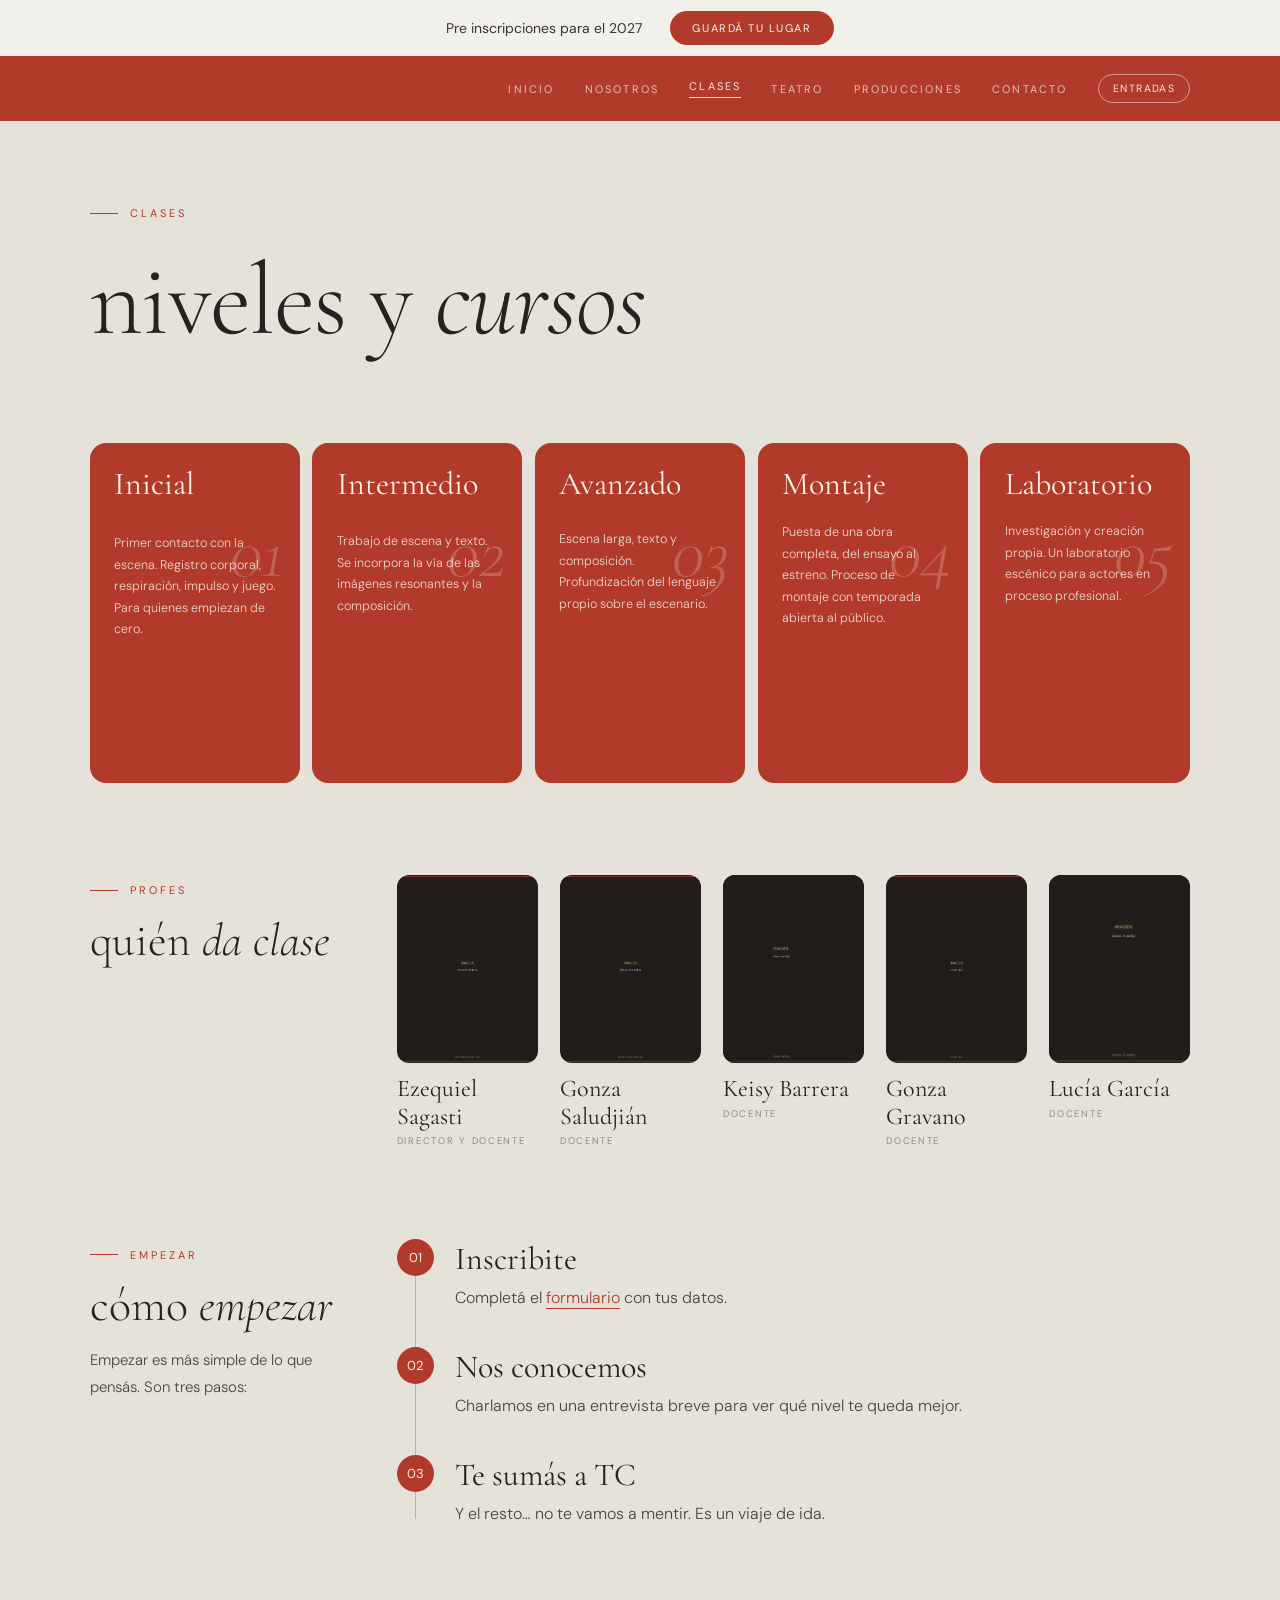
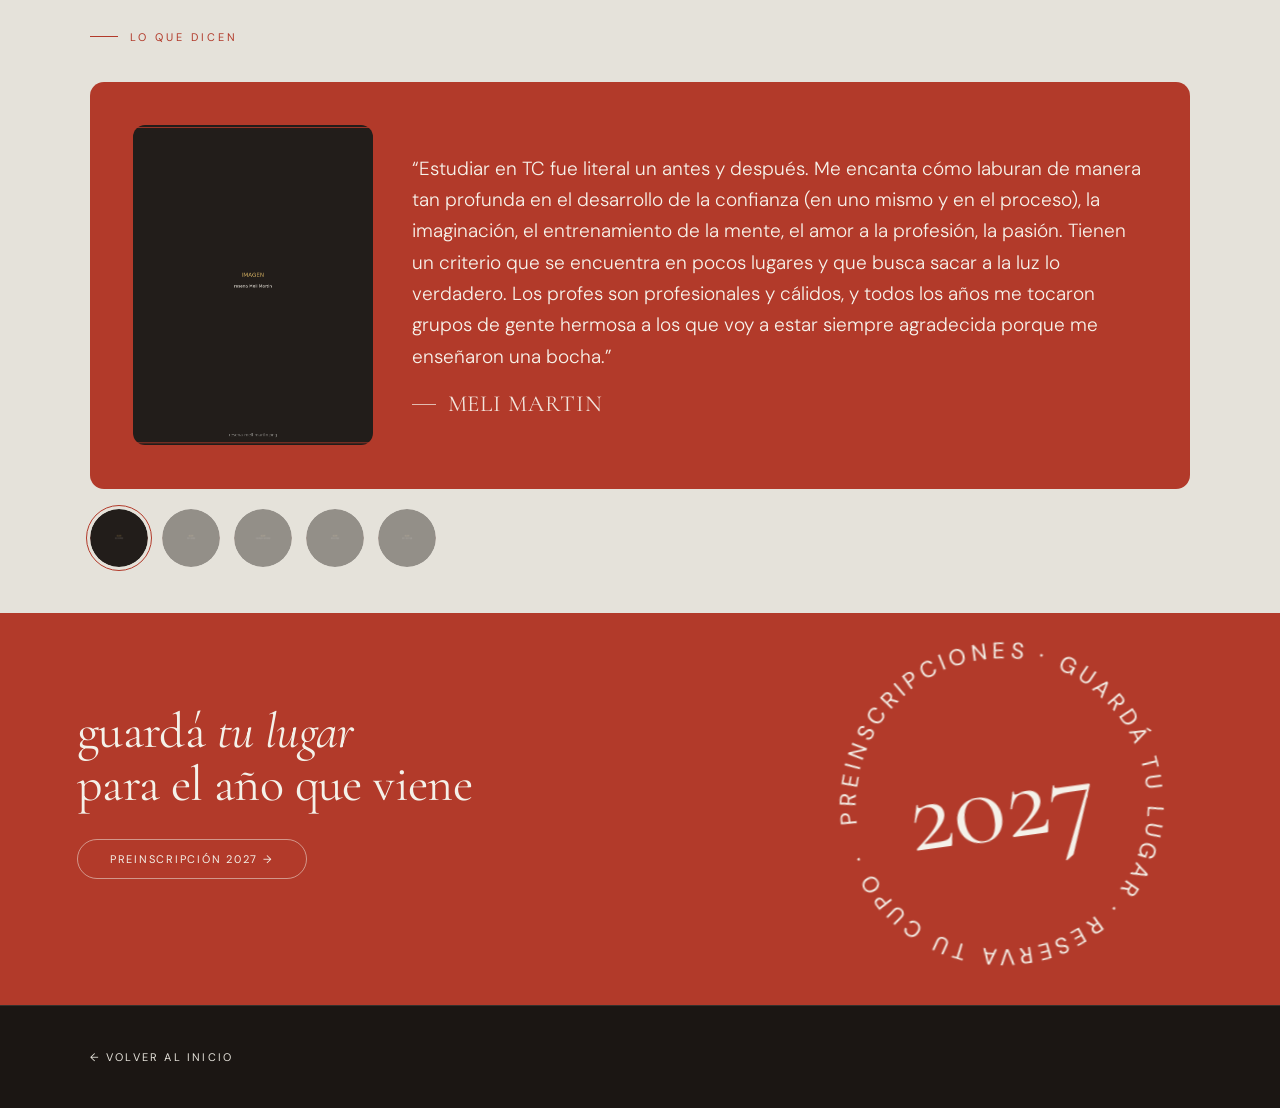
==== clases.html @ 5de448eb "Add files via upload" ====
<!DOCTYPE html>
<html lang="es-AR">
<head>
<meta charset="utf-8">
<meta name="viewport" content="width=device-width, initial-scale=1">
<title>Teatro Consciente — Clases</title>
<meta name="description" content="Niveles y cursos de actuación en Teatro Consciente: inicial, intermedio, avanzado, montaje y laboratorio. Profes y cómo empezar.">
<link rel="icon" type="image/svg+xml" href="favicon.svg">
<link rel="preconnect" href="https://fonts.googleapis.com">
<link rel="preconnect" href="https://fonts.gstatic.com" crossorigin>
<link href="https://fonts.googleapis.com/css2?family=Cormorant+Garamond:ital,wght@0,300;0,400;0,500;0,600;0,700;1,300;1,400;1,500;1,600&family=DM+Sans:ital,opsz,wght@0,9..40,300..700;1,9..40,300..700&display=swap" rel="stylesheet">
<link rel="stylesheet" href="css/styles.css">
<style>
.hv1:hover{background:#8f2c1f;color:#F4F1E9}



  html{scroll-behavior:smooth}
  body{margin:0;background:#E5E2DA;color:#26221F;font-family:'DM Sans',system-ui,sans-serif;-webkit-font-smoothing:antialiased}
  *{box-sizing:border-box}
  a{color:#B23A2A;text-decoration:none}
  a:hover{color:#8f2c1f}
  ::selection{background:#B23A2A;color:#E5E2DA}
  image-slot{--is-empty-bg:#221d1a}
    [data-root]{overflow-x:clip}
  img,image-slot,iframe{max-width:100%}
  @media (max-width:768px){ .desknav{display:none !important} }
  @media (max-width:768px){ .r-stack{grid-template-columns:1fr !important} }
  @media (max-width:768px){ .r-wide{max-width:100% !important} .r-wm{font-size:clamp(90px,30vw,170px) !important;opacity:.055 !important} }
  @media (max-width:620px){ .r-row{grid-template-columns:34px 1fr !important;row-gap:14px !important} .r-row > :nth-child(3){grid-column:2 !important} }
  @media (max-width:480px){ .r-3{grid-template-columns:1fr 1fr !important;row-gap:26px !important} }
  section{padding-block:clamp(28px,3.6vw,52px) !important}
  section:first-of-type{padding-top:clamp(48px,6vw,88px) !important}
  div[style*="background:#1B1613"] > section, div[style*="background:#B23A2A"] > section{padding-block:clamp(48px,6vw,88px) !important}
  .pf-set{display:grid;grid-template-columns:repeat(5,1fr);gap:clamp(14px,1.8vw,22px)}
  @media (max-width:768px){
    .pf-set{display:flex !important;gap:14px;overflow-x:auto;scroll-snap-type:x mandatory;scrollbar-width:none;-ms-overflow-style:none;padding-bottom:6px;margin-right:calc(-1 * clamp(20px,5vw,80px))}
    .pf-set > div{flex:0 0 62%;scroll-snap-align:start}
  }
  @media (max-width:768px){ .rvd{grid-template-columns:1fr !important} .rvd > div:first-child{width:140px;aspect-ratio:1/1 !important;border-radius:50% !important} }
  .sec-grid{display:grid;grid-template-columns:clamp(200px,20vw,260px) 1fr;gap:clamp(28px,4vw,64px);align-items:start}
  .sec-head{position:sticky;top:96px;align-self:start}
  @media (max-width:768px){ .sec-grid{grid-template-columns:1fr !important;gap:clamp(20px,3vw,28px) !important} .sec-head{position:static !important} }
  @media (max-width:520px){ .cta-copy{display:none !important} .cta-bar a{flex:1;text-align:center;padding:15px 12px !important} }
  @media (max-width:640px){ .pf-row{grid-template-columns:1fr !important;gap:18px !important} .pf-row > div:first-child{width:160px} }
  .rv-quote[data-long="1"]{font-size:clamp(13px,1.7vw,23px) !important;line-height:1.5;max-width:none !important}
  @media (max-width:640px){ .rv-quote{max-width:none !important;min-height:0 !important} .rv-foot{flex-direction:column !important;align-items:flex-start !important;gap:24px !important} }


.nvx-row{display:grid;grid-template-columns:repeat(5,1fr);gap:clamp(10px,1vw,16px);align-items:stretch}
.nvx-card{position:relative;overflow:hidden;background:#B23A2A;color:#F7F2EA;border-radius:16px;padding:clamp(22px,1.9vw,36px);display:flex;flex-direction:column;gap:12px;min-height:clamp(340px,23vw,396px)}
.nvx-num{position:absolute;right:16px;top:clamp(84px,6.6vw,128px);font-family:'Cormorant Garamond',serif;font-style:italic;font-weight:300;font-size:clamp(70px,5.8vw,120px);line-height:.7;color:rgba(247,242,234,.22);pointer-events:none}
.nvx-t{position:relative;font-family:'Cormorant Garamond',serif;font-size:clamp(26px,2.5vw,37px);line-height:1.05;padding-right:8px}
.nvx-p{position:relative;margin:0;font-size:12.5px;line-height:1.72;font-weight:300;color:rgba(247,242,234,.86)}
/* niveles: siempre 5 en horizontal en desktop */
@keyframes psealspin{to{transform:rotate(360deg)}}
.pring{animation:psealspin 24s linear infinite;transform-origin:100px 100px}
@media (prefers-reduced-motion:reduce){.pring{animation:none}}
.s{position:relative}
.rd{background:#B23A2A;color:#F4F1E9}
.wide{max-width:min(1240px,94vw);margin:0 auto;padding:clamp(44px,5.4vw,86px) clamp(22px,3vw,40px)}
.ttl{margin:0 0 18px;font-family:'Cormorant Garamond',serif;font-weight:300;font-size:clamp(26px,4.2vw,54px);line-height:1.06;letter-spacing:-.012em}
.ttl.sm{font-size:clamp(22px,3.2vw,38px)}
.cta2{display:flex;flex-direction:column;gap:10px;align-items:flex-start;margin-top:clamp(16px,2.2vw,28px)}
.cta2 a{display:inline-flex;align-items:center;justify-content:center;gap:9px;padding:13px 26px;border-radius:40px;background:transparent;color:#B23A2A;border:1px solid rgba(178,58,42,.5);font-size:11px;letter-spacing:.16em;text-transform:uppercase;line-height:1.1;min-width:clamp(165px,20vw,230px);transition:background .2s,color .2s,border-color .2s}
.cta2 a:hover{background:#B23A2A;color:#F4F1E9;border-color:#B23A2A}
.rd .cta2 a{color:#F4F1E9;border-color:rgba(244,241,233,.5)}
.rd .cta2 a:hover{background:#F4F1E9;color:#B23A2A;border-color:#F4F1E9}
.seal{width:clamp(110px,15vw,190px);height:clamp(110px,15vw,190px);flex:none}
.seal .ring{animation:sealspin 24s linear infinite;transform-origin:100px 100px}
@keyframes sealspin{to{transform:rotate(360deg)}}
@media (prefers-reduced-motion:reduce){.seal .ring{animation:none}}
.seal text{font-family:'DM Sans',sans-serif;font-size:11.5px;letter-spacing:.14em;fill:currentColor}
.seal .yr{font-family:'Cormorant Garamond',serif;font-size:56px;letter-spacing:0;fill:currentColor}
@media (max-width:700px){.cta2 a{width:100%}.seal{width:104px;height:104px}.wide{padding:38px 20px}}
</style>
</head>
<body>


<div style="position:relative;overflow-x:clip" data-root="">

<div style="background:#F2F0EB;color:#3a352f;display:flex;align-items:center;justify-content:center;gap:clamp(14px,2.4vw,28px);padding:11px clamp(20px,5vw,40px);font-size:clamp(12px,1.4vw,14px);flex-wrap:wrap;font-family:'DM Sans',sans-serif"><span>Pre inscripciones para el 2027</span><a href="inscripcion.html" style="background:#B23A2A;color:#F4F1E9;padding:10px 22px;border-radius:999px;font-size:11px;letter-spacing:.14em;white-space:nowrap">GUARDÁ TU LUGAR</a></div>
<div style="position:sticky;top:0;z-index:40;background:#B23A2A;color:#EDE8DF"><button class="tc-burger" aria-label="Abrir menú"><svg width="18" height="18" viewBox="0 0 24 24" fill="none" stroke="currentColor" stroke-width="1.6"><path d="M3 6h18M3 12h18M3 18h18"></path></svg></button>
  <div style="max-width:min(1560px,96vw);margin:0 auto;display:flex;align-items:center;justify-content:flex-end;padding:18px clamp(20px,5vw,80px)">
    <div style="display:flex;align-items:center;gap:clamp(16px,3vw,32px)">
      <div class="desknav" style="display:flex;align-items:center;gap:clamp(16px,2.4vw,30px);font-size:11px;letter-spacing:.2em">
        <a href="index.html" style="color:rgba(237,232,223,.78)">INICIO</a>
        <a href="nosotros.html" style="color:rgba(237,232,223,.78)">NOSOTROS</a>
        <a href="clases.html" aria-current="page" style="color:#EDE8DF;border-bottom:1px solid #EDE8DF;padding-bottom:4px">CLASES</a>
        <a href="teatro.html" style="color:rgba(237,232,223,.78)">TEATRO</a>
        <a href="obras.html" style="color:rgba(237,232,223,.78)">PRODUCCIONES</a>
        <a href="contacto.html" style="color:rgba(237,232,223,.78)">CONTACTO</a><a href="https://www.alternativateatral.com/espacio7916-teatro-consciente" target="_blank" rel="noopener" style="display:inline-flex;align-items:center;border:1px solid rgba(237,232,223,.55);color:#EDE8DF;padding:7px 14px;border-radius:999px;font-size:10.5px;letter-spacing:.14em">ENTRADAS</a>
      </div>
    </div>
  </div>
</div>

<div class="tc-menu">
  <div style="max-width:min(1560px,96vw);margin:0 auto;padding:26px clamp(20px,5vw,80px);display:flex;align-items:center;justify-content:flex-end">
    <button data-tc-menuclose="" aria-label="Cerrar" style="background:none;border:none;cursor:pointer;color:#E5E2DA;font-size:30px;line-height:1;font-family:'Cormorant Garamond',serif">×</button>
  </div>
  <div style="max-width:min(1560px,96vw);margin:0 auto;padding:clamp(24px,6vh,70px) clamp(20px,5vw,80px);display:flex;flex-direction:column;gap:clamp(8px,1.4vh,18px)">
    <a href="index.html" style="display:flex;align-items:baseline;gap:20px;color:#E5E2DA"><span style="font-family:'Cormorant Garamond',serif;font-style:italic;font-size:15px;color:#C2A15A">00</span><span style="font-family:'Cormorant Garamond',serif;font-size:clamp(38px,7vw,64px);font-weight:300">inicio</span></a>
    <a href="nosotros.html" style="display:flex;align-items:baseline;gap:20px;color:#E5E2DA"><span style="font-family:'Cormorant Garamond',serif;font-style:italic;font-size:15px;color:#C2A15A">01</span><span style="font-family:'Cormorant Garamond',serif;font-size:clamp(38px,7vw,64px);font-weight:300">nosotros</span></a>
    <a href="clases.html" style="display:flex;align-items:baseline;gap:20px;color:#E5E2DA"><span style="font-family:'Cormorant Garamond',serif;font-style:italic;font-size:15px;color:#C2A15A">02</span><span style="font-family:'Cormorant Garamond',serif;font-size:clamp(38px,7vw,64px);font-weight:300">clases</span></a>
    <a href="teatro.html" style="display:flex;align-items:baseline;gap:20px;color:#E5E2DA"><span style="font-family:'Cormorant Garamond',serif;font-style:italic;font-size:15px;color:#C2A15A">03</span><span style="font-family:'Cormorant Garamond',serif;font-size:clamp(38px,7vw,64px);font-weight:300">teatro</span></a>
    <a href="obras.html" style="display:flex;align-items:baseline;gap:20px;color:#E5E2DA"><span style="font-family:'Cormorant Garamond',serif;font-style:italic;font-size:15px;color:#C2A15A">04</span><span style="font-family:'Cormorant Garamond',serif;font-size:clamp(38px,7vw,64px);font-weight:300">producciones</span></a>
    <a href="contacto.html" style="display:flex;align-items:baseline;gap:20px;color:#E5E2DA"><span style="font-family:'Cormorant Garamond',serif;font-style:italic;font-size:15px;color:#C2A15A">05</span><span style="font-family:'Cormorant Garamond',serif;font-size:clamp(38px,7vw,64px);font-weight:300">contacto</span></a>
  </div>
</div>

<!-- HEADER -->
<section style="max-width:min(1560px,96vw);margin:0 auto;padding:clamp(44px,6vw,86px) clamp(20px,5vw,80px) clamp(30px,4vw,52px)">
  <div data-reveal="" style="transition:opacity .8s ease,transform .8s ease">
    <div style="display:inline-flex;align-items:center;gap:12px;margin-bottom:clamp(20px,3vw,30px)"><span style="width:28px;height:1px;background:#B23A2A"></span><span style="font-size:11px;letter-spacing:.28em;color:#B23A2A">CLASES</span></div>
    <h1 style="font-family:'Cormorant Garamond',serif;font-weight:300;font-size:clamp(44px,8vw,110px);line-height:.98;letter-spacing:-.015em;margin:0">niveles y <span style="font-style:italic">cursos</span></h1>
  </div>
</section>

<!-- NIVELES -->
<section id="niveles" style="max-width:min(1560px,96vw);margin:0 auto;padding:clamp(30px,4vw,56px) clamp(20px,5vw,80px)">
  <div data-reveal="" style="transition:opacity .8s ease,transform .8s ease">
    <div class="nvx-row">
      <div class="nvx-card"><span class="nvx-num" aria-hidden="true">01</span><div class="nvx-t" style="height: 54px">Inicial</div><p class="nvx-p">Primer contacto con la escena. Registro corporal, respiración, impulso y juego. Para quienes empiezan de cero.</p></div>
      <div class="nvx-card"><span class="nvx-num" aria-hidden="true">02</span><div class="nvx-t" style="height: 52px">Intermedio</div><p class="nvx-p">Trabajo de escena y texto. Se incorpora la vía de las imágenes resonantes y la composición.</p></div>
      <div class="nvx-card"><span class="nvx-num" aria-hidden="true">03</span><div class="nvx-t" style="height: 50px">Avanzado</div><p class="nvx-p">Escena larga, texto y composición. Profundización del lenguaje propio sobre el escenario.</p></div>
      <div class="nvx-card"><span class="nvx-num" aria-hidden="true">04</span><div class="nvx-t" style="height: 43px">Montaje</div><p class="nvx-p">Puesta de una obra completa, del ensayo al estreno. Proceso de montaje con temporada abierta al público.</p></div>
      <div class="nvx-card"><span class="nvx-num" aria-hidden="true">05</span><div class="nvx-t" style="height: 42px">Laboratorio</div><p class="nvx-p">Investigación y creación propia. Un laboratorio escénico para actores en proceso profesional.</p></div>
    </div>
  </div>
</section>

<!-- PROFES -->
<section id="profes" style="max-width:min(1560px,96vw);margin:0 auto;padding:clamp(40px,5vw,72px) clamp(20px,5vw,80px)">
  <div class="sec-grid">
  <div class="sec-head" data-reveal="" style="transition:opacity .8s ease,transform .8s ease">
    <div style="display:inline-flex;align-items:center;gap:12px;margin-bottom:clamp(14px,1.8vw,20px)"><span style="width:28px;height:1px;background:#B23A2A"></span><span style="font-size:11px;letter-spacing:.28em;color:#B23A2A">PROFES</span></div>
    <div style="font-family:'Cormorant Garamond',serif;font-weight:300;font-size:clamp(30px,3.6vw,46px);line-height:1.02">quién <span style="font-style:italic">da clase</span></div>
  </div>
  <div data-reveal="" style="transition:opacity .8s ease .08s,transform .8s ease .08s">
    <div class="pf-set">
      <div><div style="aspect-ratio:3/4;border-radius:12px;overflow:hidden;background:#221d1a"><img src="img/ezequiel-sagasti.jpg" alt="Ezequiel Sagasti" style="width:100%;height:100%;object-fit:cover;display:block;"></div><div style="font-family: 'Cormorant Garamond',serif; font-size: 24px; line-height: 1.15; margin-top: 12px">Ezequiel Sagasti</div><div style="font-size:9.5px;letter-spacing:.18em;color:#8f8a82;margin-top:5px">DIRECTOR Y DOCENTE</div></div>
      <div><div style="aspect-ratio:3/4;border-radius:12px;overflow:hidden;background:#221d1a"><img src="img/gonzalo-gravano.jpg" alt="Gonzalo Gravano" style="width:100%;height:100%;object-fit:cover;display:block;"></div><div style="font-family: 'Cormorant Garamond',serif; font-size: 24px; line-height: 1.15; margin-top: 12px">Gonza Saludjián</div><div style="font-size:9.5px;letter-spacing:.18em;color:#8f8a82;margin-top:5px"><span style="letter-spacing: 1.71px">DOCENTE</span></div></div>
      <div><div style="aspect-ratio:3/4;border-radius:12px;overflow:hidden;background:#221d1a"><img src="img/clases.webp" alt="" style="width: 100%; height: 100%; object-fit: cover; display: block; object-position: 90.1148% 100%; object-view-box: inset(12.059% 1.7734% 0% 16.167%)"></div><div style="font-family:'Cormorant Garamond',serif;font-size:clamp(20px,2.2vw,26px);line-height:1.15;margin-top:12px"><div style="font-size: 24px">Keisy Barrera</div></div><div style="font-size:9.5px;letter-spacing:.18em;color:#8f8a82;margin-top:5px"><span style="letter-spacing: 1.71px">DOCENTE</span></div></div>
      <div><div style="aspect-ratio:3/4;border-radius:12px;overflow:hidden;background:#221d1a"><img src="img/clases.jpg" alt="" style="width:100%;height:100%;object-fit:cover;display:block"></div><div style="font-family: 'Cormorant Garamond',serif; font-size: 24px; line-height: 1.15; margin-top: 12px">Gonza Gravano</div><div style="font-size:9.5px;letter-spacing:.18em;color:#8f8a82;margin-top:5px"><span style="letter-spacing: 1.71px">DOCENTE</span></div></div>
      <div><div style="aspect-ratio:3/4;border-radius:12px;overflow:hidden;background:#221d1a"><img src="img/clases-2.webp" alt="" style="width: 100%; height: 100%; object-fit: cover; display: block; object-position: 43.8093% 100%; object-view-box: inset(1.3907% 17.492% 0% 13.6377%)"></div><div style="font-family: 'Cormorant Garamond',serif; font-size: 24px; line-height: 1.15; margin-top: 12px">Lucía García</div><div style="font-size:9.5px;letter-spacing:.18em;color:#8f8a82;margin-top:5px"><span style="letter-spacing: 1.71px">DOCENTE</span></div></div>
    </div>
  </div>
  </div>
</section>

<!-- CÓMO EMPEZAR -->
<section style="max-width:min(1560px,96vw);margin:0 auto;padding:0 clamp(20px,5vw,80px) clamp(30px,4vw,56px)">
  <div class="sec-grid">
  <div class="sec-head" data-reveal="" style="transition:opacity .8s ease,transform .8s ease">
    <div style="display:inline-flex;align-items:center;gap:12px;margin-bottom:clamp(14px,1.8vw,20px)"><span style="width:28px;height:1px;background:#B23A2A"></span><span style="font-size:11px;letter-spacing:.28em;color:#B23A2A">EMPEZAR</span></div>
    <h2 style="font-family:'Cormorant Garamond',serif;font-weight:300;font-size:clamp(30px,3.6vw,46px);line-height:1.02;margin:0 0 clamp(12px,1.6vw,18px)">cómo <span style="font-style:italic">empezar</span></h2>
    <p style="margin:0;font-size:clamp(13px,1.4vw,15px);line-height:1.8;font-weight:300;color:#4a463f">Empezar es más simple de lo que pensás. Son tres pasos:</p>
  </div>
  <div data-reveal="" style="transition:opacity .8s ease .06s,transform .8s ease .06s;display:flex;flex-direction:column;gap:clamp(24px,3vw,34px);position:relative;padding-left:clamp(46px,5vw,58px)">
    <div style="position:absolute;left:clamp(14px,1.6vw,18px);top:10px;bottom:10px;width:1px;background:rgba(178,58,42,.35)"></div>
    <div style="position:relative">
      <span style="position:absolute;left:clamp(-58px,-5vw,-46px);top:0;width:clamp(29px,3.2vw,37px);height:clamp(29px,3.2vw,37px);border-radius:50%;background:#B23A2A;color:#F4F1E9;display:flex;align-items:center;justify-content:center;font-size:clamp(11px,1.2vw,13px)">01</span>
      <div style="font-family:'Cormorant Garamond',serif;font-weight:400;font-size:clamp(24px,2.6vw,32px);margin-bottom:6px">Inscribite</div>
      <p style="margin:0;font-size:clamp(13px,1.45vw,16px);line-height:1.8;font-weight:300;color:#4a463f;max-width:52ch">Completá el <a href="inscripcion.html" style="color:#B23A2A;border-bottom:1px solid #B23A2A">formulario</a> con tus datos.</p>
    </div>
    <div style="position:relative">
      <span style="position:absolute;left:clamp(-58px,-5vw,-46px);top:0;width:clamp(29px,3.2vw,37px);height:clamp(29px,3.2vw,37px);border-radius:50%;background:#B23A2A;color:#F4F1E9;display:flex;align-items:center;justify-content:center;font-size:clamp(11px,1.2vw,13px)">02</span>
      <div style="font-family:'Cormorant Garamond',serif;font-weight:400;font-size:clamp(24px,2.6vw,32px);margin-bottom:6px">Nos conocemos</div>
      <p style="margin:0;font-size:clamp(13px,1.45vw,16px);line-height:1.8;font-weight:300;color:#4a463f;max-width:52ch">Charlamos en una entrevista breve para ver qué nivel te queda mejor.</p>
    </div>
    <div style="position:relative">
      <span style="position:absolute;left:clamp(-58px,-5vw,-46px);top:0;width:clamp(29px,3.2vw,37px);height:clamp(29px,3.2vw,37px);border-radius:50%;background:#B23A2A;color:#F4F1E9;display:flex;align-items:center;justify-content:center;font-size:clamp(11px,1.2vw,13px)">03</span>
      <div style="font-family:'Cormorant Garamond',serif;font-weight:400;font-size:clamp(24px,2.6vw,32px);margin-bottom:6px">Te sumás a TC</div>
      <p style="margin:0;font-size:clamp(13px,1.45vw,16px);line-height:1.8;font-weight:300;color:#4a463f;max-width:52ch">Y el resto… no te vamos a mentir. Es un viaje de ida.</p>
    </div>
  </div>
  </div>
</section>

<!-- RESEÑAS -->
<section id="resenas" style="max-width:min(1560px,96vw);margin:0 auto;padding:clamp(30px,4vw,56px) clamp(20px,5vw,80px)">
  <div style="display:inline-flex;align-items:center;gap:12px;margin-bottom:clamp(24px,3vw,40px)"><span style="width:28px;height:1px;background:#B23A2A"></span><span style="font-size:11px;letter-spacing:.28em;color:#B23A2A">LO QUE DICEN</span></div>
  <div data-reveal="" style="transition:opacity .8s ease,transform .8s ease">
    <div class="rvd" style="background:#B23A2A;color:#F7F2EA;border-radius:14px;padding:clamp(26px,3.4vw,48px);display:grid;grid-template-columns:clamp(180px,20vw,240px) 1fr;gap:clamp(24px,3vw,44px);align-items:center">
      <div style="aspect-ratio:3/4;border-radius:12px;overflow:hidden;background:#221d1a"><img id="rv-foto" src="img/resena-meli-martin.png" alt="Meli Martin" style="width:100%;height:100%;object-fit:cover;display:block"></div>
      <div>
        <p id="rv-quote" style="margin:0 0 18px;font-family:'DM Sans',sans-serif;font-weight:300;font-size:clamp(15px,1.5vw,19px);line-height:1.65;text-wrap:pretty">“Estudiar en TC fue literal un antes y después. Me encanta cómo laburan de manera tan profunda en el desarrollo de la confianza (en uno mismo y en el proceso), la imaginación, el entrenamiento de la mente, el amor a la profesión, la pasión. Tienen un criterio que se encuentra en pocos lugares y que busca sacar a la luz lo verdadero. Los profes son profesionales y cálidos, y todos los años me tocaron grupos de gente hermosa a los que voy a estar siempre agradecida porque me enseñaron una bocha.”</p>
        <div style="display:flex;align-items:center;gap:12px"><span style="width:24px;height:1px;background:rgba(247,242,234,.7)"></span><span id="rv-label" style="font-family:'Cormorant Garamond',serif;font-weight:400;font-size:clamp(19px,1.8vw,24px);letter-spacing:.04em;color:rgba(247,242,234,.92)">MELI MARTIN</span></div>
      </div>
    </div>
    <div id="rv-pills" style="display:flex;gap:clamp(10px,1.4vw,14px);margin-top:20px">
      <div data-tc-review="0" style="width:clamp(48px,4.6vw,58px);height:clamp(48px,4.6vw,58px);border-radius:50%;overflow:hidden;cursor:pointer;opacity:1;outline:1px solid #B23A2A;outline-offset:3px;transition:opacity .3s ease"><img src="img/resena-meli-martin.png" alt="Meli Martin" style="width:100%;height:100%;object-fit:cover;display:block;border-radius:50%"></div>
        <div data-tc-review="1" style="width:clamp(48px,4.6vw,58px);height:clamp(48px,4.6vw,58px);border-radius:50%;overflow:hidden;cursor:pointer;opacity:.42;outline:1px solid transparent;outline-offset:3px;transition:opacity .3s ease"><img src="img/resena-vero-viana.png" alt="Vero Viana" style="width:100%;height:100%;object-fit:cover;display:block;border-radius:50%"></div>
        <div data-tc-review="2" style="width:clamp(48px,4.6vw,58px);height:clamp(48px,4.6vw,58px);border-radius:50%;overflow:hidden;cursor:pointer;opacity:.42;outline:1px solid transparent;outline-offset:3px;transition:opacity .3s ease"><img src="img/resena-agustin-cuba-cervigni.png" alt="Agustín "Cuba" Cervigni" style="width:100%;height:100%;object-fit:cover;display:block;border-radius:50%"></div>
        <div data-tc-review="3" style="width:clamp(48px,4.6vw,58px);height:clamp(48px,4.6vw,58px);border-radius:50%;overflow:hidden;cursor:pointer;opacity:.42;outline:1px solid transparent;outline-offset:3px;transition:opacity .3s ease"><img src="img/resena-jime-regue.png" alt="Jime Regue" style="width:100%;height:100%;object-fit:cover;display:block;border-radius:50%"></div>
        <div data-tc-review="4" style="width:clamp(48px,4.6vw,58px);height:clamp(48px,4.6vw,58px);border-radius:50%;overflow:hidden;cursor:pointer;opacity:.42;outline:1px solid transparent;outline-offset:3px;transition:opacity .3s ease"><img src="img/resena-bahia-trungadi.jpg" alt="Bahía Trungadi" style="width:100%;height:100%;object-fit:cover;display:block;border-radius:50%"></div>
    </div>
  </div>
</section>

<!-- PREINSCRIPCIÓN -->
<section data-reveal="" style="transition: opacity .75s ease, transform .75s ease; position: relative; z-index: 2" class="s rd"><div class="wide" style="padding-top:clamp(32px,3.6vw,52px);padding-bottom:clamp(32px,3.6vw,52px);position:relative;min-height:clamp(240px,26vw,300px)">
      <div style="display:flex;align-items:center;justify-content:space-between;gap:clamp(20px,3vw,44px);flex-wrap:wrap">
        <div><h2 class="ttl sm" style="color: #F4F1E9; margin-bottom: 20px; font-weight: 400; font-size: 50px">guardá <i>tu lugar&nbsp;<br></i>para el año que viene</h2>
          <div class="cta2"><a href="inscripcion.html">Preinscripción 2027 →</a></div></div>
        <div style="position: absolute; top: -53px; right: 38px; z-index: 2; transform: rotate(-8deg); width: 400px; height: 383px"><svg class="seal" viewBox="0 0 200 200" style="color: #F4F1E9; display: block; width: 394px; height: 395px"><defs><path id="sl1" d="M100,100 m-74,0 a74,74 0 1,1 148,0 a74,74 0 1,1 -148,0"></path></defs><g class="ring"><text style="letter-spacing:.2em"><textPath href="#sl1">PREINSCRIPCIONES · GUARDÁ TU LUGAR · RESERVA TU CUPO ·</textPath></text></g><text class="yr" x="100" y="100" text-anchor="middle" dominant-baseline="central">2027</text></svg></div>
      </div></div></section>

<div style="background:#1B1613;color:#EDE8DF;border-top:1px solid rgba(237,232,223,.12)">
  <div style="max-width:min(1560px,96vw);margin:0 auto;padding:clamp(28px,4vw,44px) clamp(20px,5vw,80px);display:flex;align-items:center;justify-content:space-between;gap:20px;flex-wrap:wrap">
    <a href="index.html" style="font-size:11px;letter-spacing:.2em;color:#E5E2DA">← VOLVER AL INICIO</a>
  </div>
</div>

</div>


<script id="tc-reviews-data" type="application/json">[{"name": "Meli Martin", "src": "img/resena-meli-martin.png", "quote": "Estudiar en TC fue literal un antes y después. Me encanta cómo laburan de manera tan profunda en el desarrollo de la confianza (en uno mismo y en el proceso), la imaginación, el entrenamiento de la mente, el amor a la profesión, la pasión. Tienen un criterio que se encuentra en pocos lugares y que busca sacar a la luz lo verdadero. Los profes son profesionales y cálidos, y todos los años me tocaron grupos de gente hermosa a los que voy a estar siempre agradecida porque me enseñaron una bocha."}, {"name": "Vero Viana", "src": "img/resena-vero-viana.png", "quote": "Ser parte de esta escuela me llena de orgullo. Formarme como actriz rodeada de una energía hermosa, en un espacio donde la calidez está a la orden del día. Aprendemos, lloramos, reímos, nos enojamos, nos acompañamos y conquistamos vínculos. Ezequiel, a quien admiro profundamente, me enseñó a descubrir mi interior, a expresar mis emociones y a transmitirlas eficientemente. Todos los objetivos que me propuse tienen en TC una herramienta para cumplirse. Feliz y agradecida de ser parte de un mismo camino y de que sean mi guía en esta carrera mágica que es la actuación. Namasté."}, {"name": "Agustín \"Cuba\" Cervigni", "src": "img/resena-agustin-cuba-cervigni.png", "quote": "En Teatro Consciente no solo encontré un espacio de formación, sino que también encontré un hogar. Un lugar en el que me siento seguro para explorar y crecer a nivel artístico y profesional. Acompañado siempre de personas maravillosas, tanto del lado docente como del lado de los alumnos, que en cada momento me hicieron sentir como en familia. La técnica, la imaginación, la reflexión y la filosofía son pilares fundamentales de las clases, al igual que la calidez humana que tanto caracteriza a este método de enseñanza. Siempre recomendé este espacio y lo seguiré haciendo."}, {"name": "Jime Regue", "src": "img/resena-jime-regue.png", "quote": "En TC encontré vínculos saludables y muy amorosos, pero lo que transforma en artista es Ezequiel, que con su mezcla de ternura y técnica hace del aprendizaje un bello camino. Aprendí a actuar… aunque aún me falta mucho, pero lo más potente es el camino de ser artista, transformarse para transformar. ¡Recomiendo este espacio donde la metodología y el amor se encuentran!"}, {"name": "Bahía Trungadi", "src": "img/resena-bahia-trungadi.jpg", "quote": "TC es un espacio único, sin dudas. Tiene una energía hermosa que se contagia desde el momento en el que entrás. Siempre me sentí cómoda para explorar todas mis versiones, soltarme y recrearme clase a clase. Se genera un ambiente de confianza en el que los alumnos y los docentes abrimos nuestros corazones para conectarnos unos con otros. Es mucho más de lo que imaginé."}]</script>
<script src="js/site.js" defer></script>
</body>
</html>
---- css/styles.css ----
/* ===========================================================
   Teatro Consciente — estilos compartidos (todas las páginas)
   =========================================================== */

/* Reset / base común */
html{scroll-behavior:smooth}
*{box-sizing:border-box}
a{text-decoration:none}
::selection{background:#B23A2A;color:#E5E2DA}
img,iframe{max-width:100%}
[data-root]{overflow-x:clip}

/* Helpers responsive heredados del diseño */
@media (max-width:768px){ .desknav{display:none !important} }
@media (max-width:768px){ .r-stack{grid-template-columns:1fr !important} }
@media (max-width:768px){ .r-wide{max-width:100% !important} .r-wm{font-size:clamp(90px,30vw,170px) !important;opacity:.055 !important} }
@media (max-width:620px){ .r-row{grid-template-columns:34px 1fr !important;row-gap:14px !important} .r-row > :nth-child(3){grid-column:2 !important} }
@media (max-width:480px){ .r-3{grid-template-columns:1fr 1fr !important;row-gap:26px !important} }

/* ---- Botón hamburguesa (menú móvil) ---- */
.tc-burger{
  display:none;position:absolute;top:50%;transform:translateY(-50%);
  right:clamp(20px,5vw,80px);z-index:41;
  align-items:center;justify-content:center;width:42px;height:42px;
  border:1px solid rgba(237,232,223,.5);border-radius:50%;
  background:none;color:#EDE8DF;cursor:pointer;
}
@media (max-width:768px){ .tc-burger{display:inline-flex} }

/* ---- Overlay del menú móvil ---- */
.tc-menu{
  position:fixed;inset:0;z-index:50;background:#1B1613;
  opacity:0;visibility:hidden;pointer-events:none;
  transition:opacity .4s ease, visibility .4s ease;
  overflow-y:auto;
}
.tc-menu.open{opacity:1;visibility:visible;pointer-events:auto}

/* ---- Modal (Home: preinscripción) ---- */
.tc-modal{
  position:fixed;inset:0;z-index:60;display:flex;align-items:center;justify-content:center;padding:20px;
  opacity:0;visibility:hidden;pointer-events:none;
  transition:opacity .35s ease, visibility .35s ease;
}
.tc-modal.open{opacity:1;visibility:visible;pointer-events:auto}

/* ---- Animación de aparición al hacer scroll ---- */
[data-reveal]{opacity:0;transform:translateY(24px);transition:opacity .8s ease, transform .8s ease}
[data-reveal].tc-shown{opacity:1;transform:none}
@media (prefers-reduced-motion:reduce){
  [data-reveal]{opacity:1 !important;transform:none !important}
}
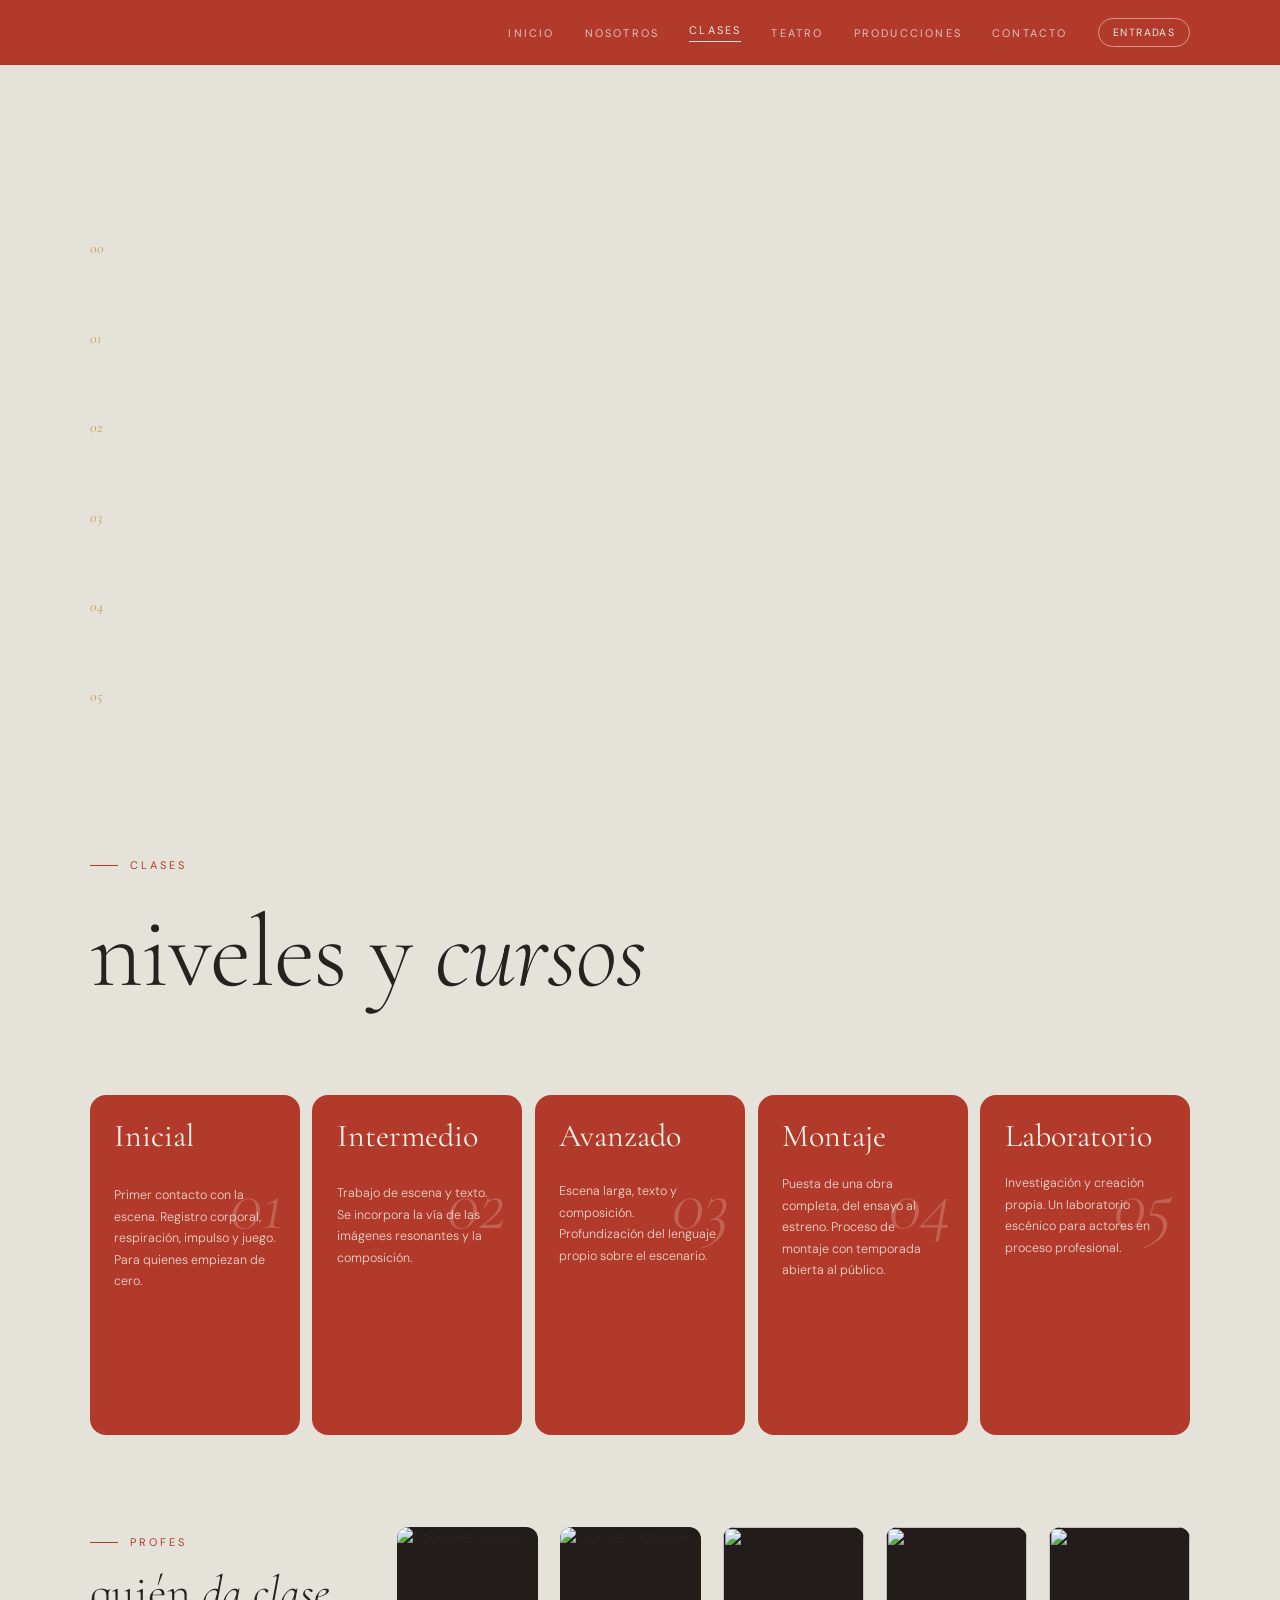
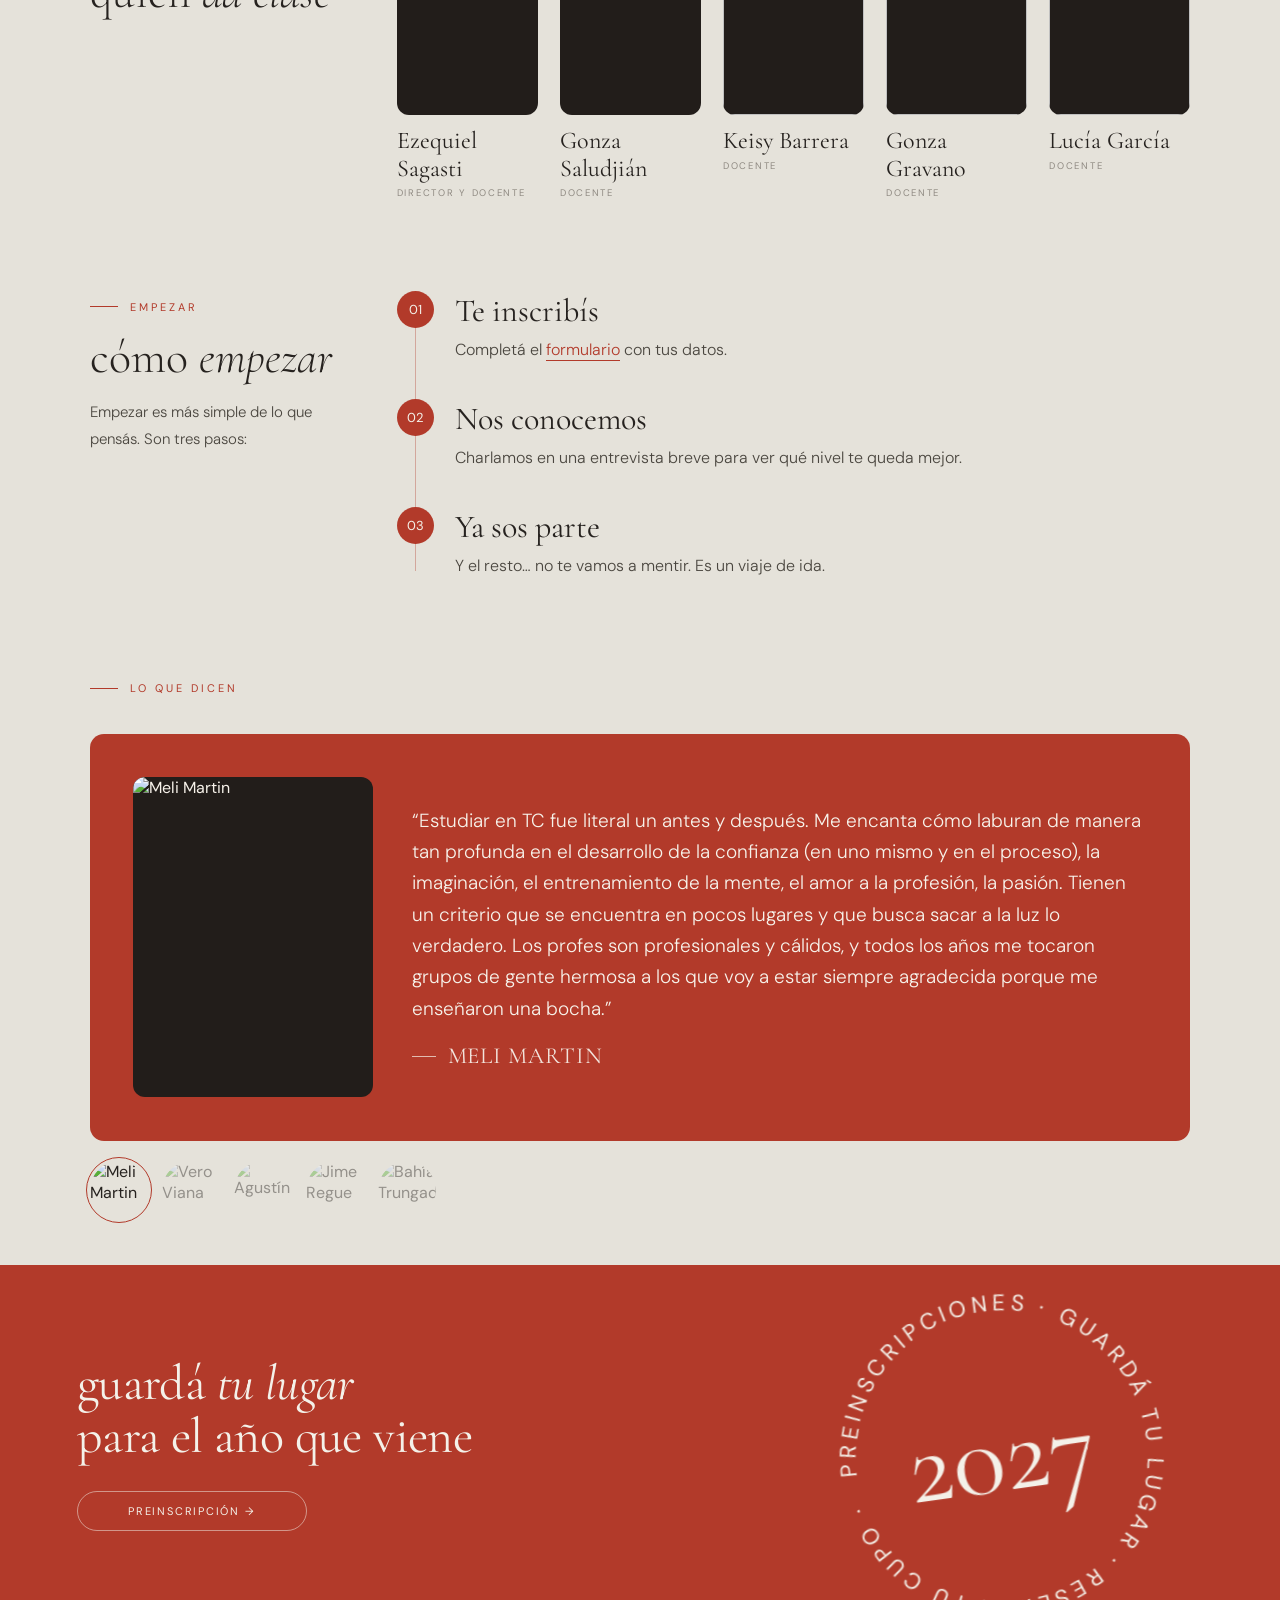
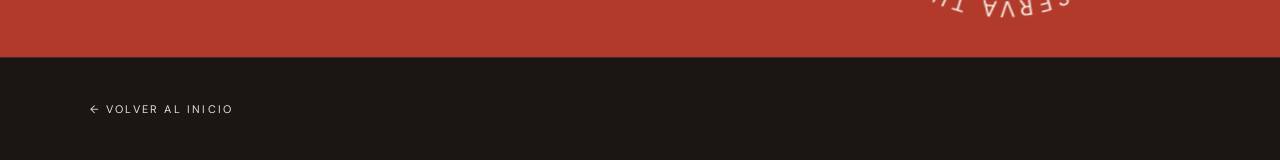
==== commit 386ef68a: "Add files via upload" ====
--- a/clases.html
+++ b/clases.html
@@ -10,78 +10,142 @@
 <link rel="preconnect" href="https://fonts.gstatic.com" crossorigin>
 <link href="https://fonts.googleapis.com/css2?family=Cormorant+Garamond:ital,wght@0,300;0,400;0,500;0,600;0,700;1,300;1,400;1,500;1,600&family=DM+Sans:ital,opsz,wght@0,9..40,300..700;1,9..40,300..700&display=swap" rel="stylesheet">
 <link rel="stylesheet" href="css/styles.css">
-<style>
-.hv1:hover{background:#8f2c1f;color:#F4F1E9}
-
-
-
-  html{scroll-behavior:smooth}
-  body{margin:0;background:#E5E2DA;color:#26221F;font-family:'DM Sans',system-ui,sans-serif;-webkit-font-smoothing:antialiased}
-  *{box-sizing:border-box}
-  a{color:#B23A2A;text-decoration:none}
-  a:hover{color:#8f2c1f}
-  ::selection{background:#B23A2A;color:#E5E2DA}
-  image-slot{--is-empty-bg:#221d1a}
-    [data-root]{overflow-x:clip}
-  img,image-slot,iframe{max-width:100%}
-  @media (max-width:768px){ .desknav{display:none !important} }
-  @media (max-width:768px){ .r-stack{grid-template-columns:1fr !important} }
-  @media (max-width:768px){ .r-wide{max-width:100% !important} .r-wm{font-size:clamp(90px,30vw,170px) !important;opacity:.055 !important} }
-  @media (max-width:620px){ .r-row{grid-template-columns:34px 1fr !important;row-gap:14px !important} .r-row > :nth-child(3){grid-column:2 !important} }
-  @media (max-width:480px){ .r-3{grid-template-columns:1fr 1fr !important;row-gap:26px !important} }
-  section{padding-block:clamp(28px,3.6vw,52px) !important}
-  section:first-of-type{padding-top:clamp(48px,6vw,88px) !important}
-  div[style*="background:#1B1613"] > section, div[style*="background:#B23A2A"] > section{padding-block:clamp(48px,6vw,88px) !important}
-  .pf-set{display:grid;grid-template-columns:repeat(5,1fr);gap:clamp(14px,1.8vw,22px)}
-  @media (max-width:768px){
-    .pf-set{display:flex !important;gap:14px;overflow-x:auto;scroll-snap-type:x mandatory;scrollbar-width:none;-ms-overflow-style:none;padding-bottom:6px;margin-right:calc(-1 * clamp(20px,5vw,80px))}
-    .pf-set > div{flex:0 0 62%;scroll-snap-align:start}
-  }
-  @media (max-width:768px){ .rvd{grid-template-columns:1fr !important} .rvd > div:first-child{width:140px;aspect-ratio:1/1 !important;border-radius:50% !important} }
-  .sec-grid{display:grid;grid-template-columns:clamp(200px,20vw,260px) 1fr;gap:clamp(28px,4vw,64px);align-items:start}
-  .sec-head{position:sticky;top:96px;align-self:start}
-  @media (max-width:768px){ .sec-grid{grid-template-columns:1fr !important;gap:clamp(20px,3vw,28px) !important} .sec-head{position:static !important} }
-  @media (max-width:520px){ .cta-copy{display:none !important} .cta-bar a{flex:1;text-align:center;padding:15px 12px !important} }
-  @media (max-width:640px){ .pf-row{grid-template-columns:1fr !important;gap:18px !important} .pf-row > div:first-child{width:160px} }
-  .rv-quote[data-long="1"]{font-size:clamp(13px,1.7vw,23px) !important;line-height:1.5;max-width:none !important}
-  @media (max-width:640px){ .rv-quote{max-width:none !important;min-height:0 !important} .rv-foot{flex-direction:column !important;align-items:flex-start !important;gap:24px !important} }
-
-
-.nvx-row{display:grid;grid-template-columns:repeat(5,1fr);gap:clamp(10px,1vw,16px);align-items:stretch}
-.nvx-card{position:relative;overflow:hidden;background:#B23A2A;color:#F7F2EA;border-radius:16px;padding:clamp(22px,1.9vw,36px);display:flex;flex-direction:column;gap:12px;min-height:clamp(340px,23vw,396px)}
-.nvx-num{position:absolute;right:16px;top:clamp(84px,6.6vw,128px);font-family:'Cormorant Garamond',serif;font-style:italic;font-weight:300;font-size:clamp(70px,5.8vw,120px);line-height:.7;color:rgba(247,242,234,.22);pointer-events:none}
-.nvx-t{position:relative;font-family:'Cormorant Garamond',serif;font-size:clamp(26px,2.5vw,37px);line-height:1.05;padding-right:8px}
-.nvx-p{position:relative;margin:0;font-size:12.5px;line-height:1.72;font-weight:300;color:rgba(247,242,234,.86)}
-/* niveles: siempre 5 en horizontal en desktop */
+<style>html{scroll-behavior:smooth}
+body{margin:0;background:#E5E2DA;color:#26221F;font-family:'DM Sans',system-ui,sans-serif;-webkit-font-smoothing:antialiased}
+*{box-sizing:border-box}
+::selection{background:#B23A2A;color:#E5E2DA}
+@media (max-width:767.98px){.v-d{display:none!important}}@media (min-width:768px){.v-m{display:none!important}}
+.v-d .hv1:hover{background:#8f2c1f;color:#F4F1E9}
+.v-d a{color:#B23A2A;text-decoration:none}
+.v-d a:hover{color:#8f2c1f}
+.v-d image-slot{--is-empty-bg:#221d1a}
+.v-d [data-root]{overflow-x:clip}
+.v-d img, .v-d image-slot, .v-d iframe{max-width:100%}
+@media (max-width:768px){.v-d .desknav{display:none !important}}
+@media (max-width:768px){.v-d .r-stack{grid-template-columns:1fr !important}}
+@media (max-width:768px){.v-d .r-wide{max-width:100% !important}
+.v-d .r-wm{font-size:clamp(90px,30vw,170px) !important;opacity:.055 !important}}
+@media (max-width:620px){.v-d .r-row{grid-template-columns:34px 1fr !important;row-gap:14px !important}
+.v-d .r-row > :nth-child(3){grid-column:2 !important}}
+@media (max-width:480px){.v-d .r-3{grid-template-columns:1fr 1fr !important;row-gap:26px !important}}
+.v-d section{padding-block:clamp(28px,3.6vw,52px) !important}
+.v-d section:first-of-type{padding-top:clamp(48px,6vw,88px) !important}
+.v-d div[style*="background:#1B1613"] > section, .v-d div[style*="background:#B23A2A"] > section{padding-block:clamp(48px,6vw,88px) !important}
+.v-d .pf-set{display:grid;grid-template-columns:repeat(5,1fr);gap:clamp(14px,1.8vw,22px)}
+@media (max-width:768px){.v-d .pf-set{display:flex !important;gap:14px;overflow-x:auto;scroll-snap-type:x mandatory;scrollbar-width:none;-ms-overflow-style:none;padding-bottom:6px;margin-right:calc(-1 * clamp(20px,5vw,80px))}
+.v-d .pf-set > div{flex:0 0 62%;scroll-snap-align:start}}
+@media (max-width:768px){.v-d .rvd{grid-template-columns:1fr !important}
+.v-d .rvd > div:first-child{width:140px;aspect-ratio:1/1 !important;border-radius:50% !important}}
+.v-d .sec-grid{display:grid;grid-template-columns:clamp(200px,20vw,260px) 1fr;gap:clamp(28px,4vw,64px);align-items:start}
+.v-d .sec-head{position:sticky;top:96px;align-self:start}
+@media (max-width:768px){.v-d .sec-grid{grid-template-columns:1fr !important;gap:clamp(20px,3vw,28px) !important}
+.v-d .sec-head{position:static !important}}
+@media (max-width:520px){.v-d .cta-copy{display:none !important}
+.v-d .cta-bar a{flex:1;text-align:center;padding:15px 12px !important}}
+@media (max-width:640px){.v-d .pf-row{grid-template-columns:1fr !important;gap:18px !important}
+.v-d .pf-row > div:first-child{width:160px}}
+.v-d .rv-quote[data-long="1"]{font-size:clamp(13px,1.7vw,23px) !important;line-height:1.5;max-width:none !important}
+@media (max-width:640px){.v-d .rv-quote{max-width:none !important;min-height:0 !important}
+.v-d .rv-foot{flex-direction:column !important;align-items:flex-start !important;gap:24px !important}}
+.v-d .nvx-row{display:grid;grid-template-columns:repeat(5,1fr);gap:clamp(10px,1vw,16px);align-items:stretch}
+.v-d .nvx-card{position:relative;overflow:hidden;background:#B23A2A;color:#F7F2EA;border-radius:16px;padding:clamp(22px,1.9vw,36px);display:flex;flex-direction:column;gap:12px;min-height:clamp(340px,23vw,396px)}
+.v-d .nvx-num{position:absolute;right:16px;top:clamp(84px,6.6vw,128px);font-family:'Cormorant Garamond',serif;font-style:italic;font-weight:300;font-size:clamp(70px,5.8vw,120px);line-height:.7;color:rgba(247,242,234,.22);pointer-events:none}
+.v-d .nvx-t{position:relative;font-family:'Cormorant Garamond',serif;font-size:clamp(26px,2.5vw,37px);line-height:1.05;padding-right:8px}
+.v-d .nvx-p{position:relative;margin:0;font-size:12.5px;line-height:1.72;font-weight:300;color:rgba(247,242,234,.86)}
+@media (max-width:860px){.v-d .nvx-row{grid-template-columns:1fr 1fr !important}}
+@media (max-width:560px){.v-d .nvx-row{grid-template-columns:1fr !important}
+.v-d .nvx-card{min-height:auto}
+.v-d .nvx-num{top:auto;bottom:18px}}
 @keyframes psealspin{to{transform:rotate(360deg)}}
-.pring{animation:psealspin 24s linear infinite;transform-origin:100px 100px}
-@media (prefers-reduced-motion:reduce){.pring{animation:none}}
-.s{position:relative}
-.rd{background:#B23A2A;color:#F4F1E9}
-.wide{max-width:min(1240px,94vw);margin:0 auto;padding:clamp(44px,5.4vw,86px) clamp(22px,3vw,40px)}
-.ttl{margin:0 0 18px;font-family:'Cormorant Garamond',serif;font-weight:300;font-size:clamp(26px,4.2vw,54px);line-height:1.06;letter-spacing:-.012em}
-.ttl.sm{font-size:clamp(22px,3.2vw,38px)}
-.cta2{display:flex;flex-direction:column;gap:10px;align-items:flex-start;margin-top:clamp(16px,2.2vw,28px)}
-.cta2 a{display:inline-flex;align-items:center;justify-content:center;gap:9px;padding:13px 26px;border-radius:40px;background:transparent;color:#B23A2A;border:1px solid rgba(178,58,42,.5);font-size:11px;letter-spacing:.16em;text-transform:uppercase;line-height:1.1;min-width:clamp(165px,20vw,230px);transition:background .2s,color .2s,border-color .2s}
-.cta2 a:hover{background:#B23A2A;color:#F4F1E9;border-color:#B23A2A}
-.rd .cta2 a{color:#F4F1E9;border-color:rgba(244,241,233,.5)}
-.rd .cta2 a:hover{background:#F4F1E9;color:#B23A2A;border-color:#F4F1E9}
-.seal{width:clamp(110px,15vw,190px);height:clamp(110px,15vw,190px);flex:none}
-.seal .ring{animation:sealspin 24s linear infinite;transform-origin:100px 100px}
+.v-d .pring{animation:psealspin 24s linear infinite;transform-origin:100px 100px}
+@media (prefers-reduced-motion:reduce){.v-d .pring{animation:none}}
+.v-d .s{position:relative}
+.v-d .rd{background:#B23A2A;color:#F4F1E9}
+.v-d .wide{max-width:min(1240px,94vw);margin:0 auto;padding:clamp(44px,5.4vw,86px) clamp(22px,3vw,40px)}
+.v-d .ttl{margin:0 0 18px;font-family:'Cormorant Garamond',serif;font-weight:300;font-size:clamp(26px,4.2vw,54px);line-height:1.06;letter-spacing:-.012em}
+.v-d .ttl.sm{font-size:clamp(22px,3.2vw,38px)}
+.v-d .cta2{display:flex;flex-direction:column;gap:10px;align-items:flex-start;margin-top:clamp(16px,2.2vw,28px)}
+.v-d .cta2 a{display:inline-flex;align-items:center;justify-content:center;gap:9px;padding:13px 26px;border-radius:40px;background:transparent;color:#B23A2A;border:1px solid rgba(178,58,42,.5);font-size:11px;letter-spacing:.16em;text-transform:uppercase;line-height:1.1;min-width:clamp(165px,20vw,230px);transition:background .2s,color .2s,border-color .2s}
+.v-d .cta2 a:hover{background:#B23A2A;color:#F4F1E9;border-color:#B23A2A}
+.v-d .rd .cta2 a{color:#F4F1E9;border-color:rgba(244,241,233,.5)}
+.v-d .rd .cta2 a:hover{background:#F4F1E9;color:#B23A2A;border-color:#F4F1E9}
+.v-d .seal{width:clamp(110px,15vw,190px);height:clamp(110px,15vw,190px);flex:none}
+.v-d .seal .ring{animation:sealspin 24s linear infinite;transform-origin:100px 100px}
 @keyframes sealspin{to{transform:rotate(360deg)}}
-@media (prefers-reduced-motion:reduce){.seal .ring{animation:none}}
-.seal text{font-family:'DM Sans',sans-serif;font-size:11.5px;letter-spacing:.14em;fill:currentColor}
-.seal .yr{font-family:'Cormorant Garamond',serif;font-size:56px;letter-spacing:0;fill:currentColor}
-@media (max-width:700px){.cta2 a{width:100%}.seal{width:104px;height:104px}.wide{padding:38px 20px}}
-</style>
+@media (prefers-reduced-motion:reduce){.v-d .seal .ring{animation:none}}
+.v-d .seal text{font-family:'DM Sans',sans-serif;font-size:11.5px;letter-spacing:.14em;fill:currentColor}
+.v-d .seal .yr{font-family:'Cormorant Garamond',serif;font-size:56px;letter-spacing:0;fill:currentColor}
+@media (max-width:700px){.v-d .cta2 a{width:100%}
+.v-d .seal{width:104px;height:104px}
+.v-d .wide{padding:38px 20px}}
+.v-m .hv1:hover{background:#8f2c1f;color:#F4F1E9}
+.v-m a{color:#B23A2A;text-decoration:none}
+.v-m a:hover{color:#8f2c1f}
+.v-m image-slot{--is-empty-bg:#221d1a}
+.v-m [data-root]{overflow-x:clip}
+.v-m img, .v-m image-slot, .v-m iframe{max-width:100%}
+@media (max-width:768px){.v-m .desknav{display:none !important}}
+@media (max-width:768px){.v-m .r-stack{grid-template-columns:1fr !important}}
+@media (max-width:768px){.v-m .r-wide{max-width:100% !important}
+.v-m .r-wm{font-size:clamp(90px,30vw,170px) !important;opacity:.055 !important}}
+@media (max-width:620px){.v-m .r-row{grid-template-columns:34px 1fr !important;row-gap:14px !important}
+.v-m .r-row > :nth-child(3){grid-column:2 !important}}
+@media (max-width:480px){.v-m .r-3{grid-template-columns:1fr 1fr !important;row-gap:26px !important}}
+.v-m section{padding-block:clamp(28px,3.6vw,52px) !important}
+.v-m section:first-of-type{padding-top:clamp(48px,6vw,88px) !important}
+.v-m div[style*="background:#1B1613"] > section, .v-m div[style*="background:#B23A2A"] > section{padding-block:clamp(48px,6vw,88px) !important}
+.v-m .pf-set{display:grid;grid-template-columns:repeat(5,1fr);gap:clamp(14px,1.8vw,22px)}
+@media (max-width:768px){.v-m .pf-set{display:flex !important;gap:14px;overflow-x:auto;scroll-snap-type:x mandatory;scrollbar-width:none;-ms-overflow-style:none;padding-bottom:6px;margin-right:calc(-1 * clamp(20px,5vw,80px))}
+.v-m .pf-set > div{flex:0 0 62%;scroll-snap-align:start}}
+@media (max-width:768px){.v-m .rvd{grid-template-columns:1fr !important}
+.v-m .rvd > div:first-child{width:140px;aspect-ratio:1/1 !important;border-radius:50% !important}}
+.v-m .sec-grid{display:grid;grid-template-columns:clamp(200px,20vw,260px) 1fr;gap:clamp(28px,4vw,64px);align-items:start}
+.v-m .sec-head{position:sticky;top:96px;align-self:start}
+@media (max-width:768px){.v-m .sec-grid{grid-template-columns:1fr !important;gap:clamp(20px,3vw,28px) !important}
+.v-m .sec-head{position:static !important}}
+@media (max-width:520px){.v-m .cta-copy{display:none !important}
+.v-m .cta-bar a{flex:1;text-align:center;padding:15px 12px !important}}
+@media (max-width:640px){.v-m .pf-row{grid-template-columns:1fr !important;gap:18px !important}
+.v-m .pf-row > div:first-child{width:160px}}
+.v-m .rv-quote[data-long="1"]{font-size:clamp(13px,1.7vw,23px) !important;line-height:1.5;max-width:none !important}
+@media (max-width:640px){.v-m .rv-quote{max-width:none !important;min-height:0 !important}
+.v-m .rv-foot{flex-direction:column !important;align-items:flex-start !important;gap:24px !important}}
+.v-m .nvx-card{position:relative;overflow:hidden;background:#B23A2A;color:#F7F2EA;border-radius:16px;padding:clamp(22px,6vw,28px);display:flex;flex-direction:column;gap:10px;min-height:150px}
+.v-m .nvx-num{position:absolute;right:14px;top:10px;font-family:'Cormorant Garamond',serif;font-style:italic;font-weight:300;font-size:76px;line-height:.7;color:rgba(247,242,234,.2);pointer-events:none}
+.v-m .nvx-t{position:relative;font-family:'Cormorant Garamond',serif;font-size:27px;line-height:1.06;padding-right:54px}
+.v-m .nvx-p{position:relative;margin:0;font-size:13px;line-height:1.7;font-weight:300;color:rgba(247,242,234,.86)}
+.v-m .nvx-col{display:flex;flex-direction:column;gap:14px}
+.v-m .nvx-group2{display:flex;flex-direction:column;gap:14px;margin-top:14px}
+@keyframes psealspin{to{transform:rotate(360deg)}}
+.v-m .pring{animation:psealspin 24s linear infinite;transform-origin:100px 100px}
+@media (prefers-reduced-motion:reduce){.v-m .pring{animation:none}}
+.v-m .s{position:relative}
+.v-m .rd{background:#B23A2A;color:#F4F1E9}
+.v-m .wide{max-width:min(1240px,94vw);margin:0 auto;padding:clamp(44px,5.4vw,86px) clamp(22px,3vw,40px)}
+.v-m .ttl{margin:0 0 18px;font-family:'Cormorant Garamond',serif;font-weight:300;font-size:clamp(26px,4.2vw,54px);line-height:1.06;letter-spacing:-.012em}
+.v-m .ttl.sm{font-size:clamp(22px,3.2vw,38px)}
+.v-m .cta2{display:flex;flex-direction:column;gap:10px;align-items:flex-start;margin-top:clamp(16px,2.2vw,28px)}
+.v-m .cta2 a{display:inline-flex;align-items:center;justify-content:center;gap:9px;padding:13px 26px;border-radius:40px;background:transparent;color:#B23A2A;border:1px solid rgba(178,58,42,.5);font-size:12.5px;letter-spacing:.16em;text-transform:uppercase;line-height:1.1;min-width:clamp(165px,20vw,230px);transition:background .2s,color .2s,border-color .2s}
+.v-m .cta2 a:hover{background:#B23A2A;color:#F4F1E9;border-color:#B23A2A}
+.v-m .rd .cta2 a{color:#F4F1E9;border-color:rgba(244,241,233,.5)}
+.v-m .rd .cta2 a:hover{background:#F4F1E9;color:#B23A2A;border-color:#F4F1E9}
+.v-m .seal{width:clamp(110px,15vw,190px);height:clamp(110px,15vw,190px);flex:none}
+.v-m .seal .ring{animation:sealspin 24s linear infinite;transform-origin:100px 100px}
+@keyframes sealspin{to{transform:rotate(360deg)}}
+@media (prefers-reduced-motion:reduce){.v-m .seal .ring{animation:none}}
+.v-m .seal text{font-family:'DM Sans',sans-serif;font-size:11.5px;letter-spacing:.14em;fill:currentColor}
+.v-m .seal .yr{font-family:'Cormorant Garamond',serif;font-size:56px;letter-spacing:0;fill:currentColor}
+@media (max-width:700px){.v-m .cta2 a{width:100%}
+.v-m .seal{width:104px;height:104px}
+.v-m .wide{padding:38px 20px}}</style>
 </head>
 <body>
-
+<div class="v-d tc-view">
 
 <div style="position:relative;overflow-x:clip" data-root="">
 
 <div style="background:#F2F0EB;color:#3a352f;display:flex;align-items:center;justify-content:center;gap:clamp(14px,2.4vw,28px);padding:11px clamp(20px,5vw,40px);font-size:clamp(12px,1.4vw,14px);flex-wrap:wrap;font-family:'DM Sans',sans-serif"><span>Pre inscripciones para el 2027</span><a href="inscripcion.html" style="background:#B23A2A;color:#F4F1E9;padding:10px 22px;border-radius:999px;font-size:11px;letter-spacing:.14em;white-space:nowrap">GUARDÁ TU LUGAR</a></div>
-<div style="position:sticky;top:0;z-index:40;background:#B23A2A;color:#EDE8DF"><button class="tc-burger" aria-label="Abrir menú"><svg width="18" height="18" viewBox="0 0 24 24" fill="none" stroke="currentColor" stroke-width="1.6"><path d="M3 6h18M3 12h18M3 18h18"></path></svg></button>
+<div style="position:fixed;top:0;left:0;right:0;z-index:40;background:#B23A2A;color:#EDE8DF">
   <div style="max-width:min(1560px,96vw);margin:0 auto;display:flex;align-items:center;justify-content:flex-end;padding:18px clamp(20px,5vw,80px)">
     <div style="display:flex;align-items:center;gap:clamp(16px,3vw,32px)">
       <div class="desknav" style="display:flex;align-items:center;gap:clamp(16px,2.4vw,30px);font-size:11px;letter-spacing:.2em">
@@ -98,7 +162,7 @@
 
 <div class="tc-menu">
   <div style="max-width:min(1560px,96vw);margin:0 auto;padding:26px clamp(20px,5vw,80px);display:flex;align-items:center;justify-content:flex-end">
-    <button data-tc-menuclose="" aria-label="Cerrar" style="background:none;border:none;cursor:pointer;color:#E5E2DA;font-size:30px;line-height:1;font-family:'Cormorant Garamond',serif">×</button>
+    <button data-menu-close="" aria-label="Cerrar" style="background:none;border:none;cursor:pointer;color:#E5E2DA;font-size:30px;line-height:1;font-family:'Cormorant Garamond',serif">×</button>
   </div>
   <div style="max-width:min(1560px,96vw);margin:0 auto;padding:clamp(24px,6vh,70px) clamp(20px,5vw,80px);display:flex;flex-direction:column;gap:clamp(8px,1.4vh,18px)">
     <a href="index.html" style="display:flex;align-items:baseline;gap:20px;color:#E5E2DA"><span style="font-family:'Cormorant Garamond',serif;font-style:italic;font-size:15px;color:#C2A15A">00</span><span style="font-family:'Cormorant Garamond',serif;font-size:clamp(38px,7vw,64px);font-weight:300">inicio</span></a>
@@ -144,7 +208,7 @@
       <div><div style="aspect-ratio:3/4;border-radius:12px;overflow:hidden;background:#221d1a"><img src="img/gonzalo-gravano.jpg" alt="Gonzalo Gravano" style="width:100%;height:100%;object-fit:cover;display:block;"></div><div style="font-family: 'Cormorant Garamond',serif; font-size: 24px; line-height: 1.15; margin-top: 12px">Gonza Saludjián</div><div style="font-size:9.5px;letter-spacing:.18em;color:#8f8a82;margin-top:5px"><span style="letter-spacing: 1.71px">DOCENTE</span></div></div>
       <div><div style="aspect-ratio:3/4;border-radius:12px;overflow:hidden;background:#221d1a"><img src="img/clases.webp" alt="" style="width: 100%; height: 100%; object-fit: cover; display: block; object-position: 90.1148% 100%; object-view-box: inset(12.059% 1.7734% 0% 16.167%)"></div><div style="font-family:'Cormorant Garamond',serif;font-size:clamp(20px,2.2vw,26px);line-height:1.15;margin-top:12px"><div style="font-size: 24px">Keisy Barrera</div></div><div style="font-size:9.5px;letter-spacing:.18em;color:#8f8a82;margin-top:5px"><span style="letter-spacing: 1.71px">DOCENTE</span></div></div>
       <div><div style="aspect-ratio:3/4;border-radius:12px;overflow:hidden;background:#221d1a"><img src="img/clases.jpg" alt="" style="width:100%;height:100%;object-fit:cover;display:block"></div><div style="font-family: 'Cormorant Garamond',serif; font-size: 24px; line-height: 1.15; margin-top: 12px">Gonza Gravano</div><div style="font-size:9.5px;letter-spacing:.18em;color:#8f8a82;margin-top:5px"><span style="letter-spacing: 1.71px">DOCENTE</span></div></div>
-      <div><div style="aspect-ratio:3/4;border-radius:12px;overflow:hidden;background:#221d1a"><img src="img/clases-2.webp" alt="" style="width: 100%; height: 100%; object-fit: cover; display: block; object-position: 43.8093% 100%; object-view-box: inset(1.3907% 17.492% 0% 13.6377%)"></div><div style="font-family: 'Cormorant Garamond',serif; font-size: 24px; line-height: 1.15; margin-top: 12px">Lucía García</div><div style="font-size:9.5px;letter-spacing:.18em;color:#8f8a82;margin-top:5px"><span style="letter-spacing: 1.71px">DOCENTE</span></div></div>
+      <div><div style="aspect-ratio:3/4;border-radius:12px;overflow:hidden;background:#221d1a"><img src="img/clases-2.webp" alt="" style="width:100%;height:100%;object-fit:cover;display:block;object-position:50% 12%"></div><div style="font-family: 'Cormorant Garamond',serif; font-size: 24px; line-height: 1.15; margin-top: 12px">Lucía García</div><div style="font-size:9.5px;letter-spacing:.18em;color:#8f8a82;margin-top:5px"><span style="letter-spacing: 1.71px">DOCENTE</span></div></div>
     </div>
   </div>
   </div>
@@ -162,7 +226,7 @@
     <div style="position:absolute;left:clamp(14px,1.6vw,18px);top:10px;bottom:10px;width:1px;background:rgba(178,58,42,.35)"></div>
     <div style="position:relative">
       <span style="position:absolute;left:clamp(-58px,-5vw,-46px);top:0;width:clamp(29px,3.2vw,37px);height:clamp(29px,3.2vw,37px);border-radius:50%;background:#B23A2A;color:#F4F1E9;display:flex;align-items:center;justify-content:center;font-size:clamp(11px,1.2vw,13px)">01</span>
-      <div style="font-family:'Cormorant Garamond',serif;font-weight:400;font-size:clamp(24px,2.6vw,32px);margin-bottom:6px">Inscribite</div>
+      <div style="font-family:'Cormorant Garamond',serif;font-weight:400;font-size:clamp(24px,2.6vw,32px);margin-bottom:6px">Te inscribís</div>
       <p style="margin:0;font-size:clamp(13px,1.45vw,16px);line-height:1.8;font-weight:300;color:#4a463f;max-width:52ch">Completá el <a href="inscripcion.html" style="color:#B23A2A;border-bottom:1px solid #B23A2A">formulario</a> con tus datos.</p>
     </div>
     <div style="position:relative">
@@ -172,7 +236,7 @@
     </div>
     <div style="position:relative">
       <span style="position:absolute;left:clamp(-58px,-5vw,-46px);top:0;width:clamp(29px,3.2vw,37px);height:clamp(29px,3.2vw,37px);border-radius:50%;background:#B23A2A;color:#F4F1E9;display:flex;align-items:center;justify-content:center;font-size:clamp(11px,1.2vw,13px)">03</span>
-      <div style="font-family:'Cormorant Garamond',serif;font-weight:400;font-size:clamp(24px,2.6vw,32px);margin-bottom:6px">Te sumás a TC</div>
+      <div style="font-family:'Cormorant Garamond',serif;font-weight:400;font-size:clamp(24px,2.6vw,32px);margin-bottom:6px">Ya sos parte</div>
       <p style="margin:0;font-size:clamp(13px,1.45vw,16px);line-height:1.8;font-weight:300;color:#4a463f;max-width:52ch">Y el resto… no te vamos a mentir. Es un viaje de ida.</p>
     </div>
   </div>
@@ -184,18 +248,18 @@
   <div style="display:inline-flex;align-items:center;gap:12px;margin-bottom:clamp(24px,3vw,40px)"><span style="width:28px;height:1px;background:#B23A2A"></span><span style="font-size:11px;letter-spacing:.28em;color:#B23A2A">LO QUE DICEN</span></div>
   <div data-reveal="" style="transition:opacity .8s ease,transform .8s ease">
     <div class="rvd" style="background:#B23A2A;color:#F7F2EA;border-radius:14px;padding:clamp(26px,3.4vw,48px);display:grid;grid-template-columns:clamp(180px,20vw,240px) 1fr;gap:clamp(24px,3vw,44px);align-items:center">
-      <div style="aspect-ratio:3/4;border-radius:12px;overflow:hidden;background:#221d1a"><img id="rv-foto" src="img/resena-meli-martin.png" alt="Meli Martin" style="width:100%;height:100%;object-fit:cover;display:block"></div>
+      <div style="aspect-ratio:3/4;border-radius:12px;overflow:hidden;background:#221d1a"><img class="rv-foto" src="img/resena-meli-martin.webp" alt="Meli Martin" style="width:100%;height:100%;object-fit:cover;display:block"></div>
       <div>
-        <p id="rv-quote" style="margin:0 0 18px;font-family:'DM Sans',sans-serif;font-weight:300;font-size:clamp(15px,1.5vw,19px);line-height:1.65;text-wrap:pretty">“Estudiar en TC fue literal un antes y después. Me encanta cómo laburan de manera tan profunda en el desarrollo de la confianza (en uno mismo y en el proceso), la imaginación, el entrenamiento de la mente, el amor a la profesión, la pasión. Tienen un criterio que se encuentra en pocos lugares y que busca sacar a la luz lo verdadero. Los profes son profesionales y cálidos, y todos los años me tocaron grupos de gente hermosa a los que voy a estar siempre agradecida porque me enseñaron una bocha.”</p>
-        <div style="display:flex;align-items:center;gap:12px"><span style="width:24px;height:1px;background:rgba(247,242,234,.7)"></span><span id="rv-label" style="font-family:'Cormorant Garamond',serif;font-weight:400;font-size:clamp(19px,1.8vw,24px);letter-spacing:.04em;color:rgba(247,242,234,.92)">MELI MARTIN</span></div>
+        <p class="rv-quote" style="margin:0 0 18px;font-family:'DM Sans',sans-serif;font-weight:300;font-size:clamp(15px,1.5vw,19px);line-height:1.65;text-wrap:pretty">“Estudiar en TC fue literal un antes y después. Me encanta cómo laburan de manera tan profunda en el desarrollo de la confianza (en uno mismo y en el proceso), la imaginación, el entrenamiento de la mente, el amor a la profesión, la pasión. Tienen un criterio que se encuentra en pocos lugares y que busca sacar a la luz lo verdadero. Los profes son profesionales y cálidos, y todos los años me tocaron grupos de gente hermosa a los que voy a estar siempre agradecida porque me enseñaron una bocha.”</p>
+        <div style="display:flex;align-items:center;gap:12px"><span style="width:24px;height:1px;background:rgba(247,242,234,.7)"></span><span class="rv-label" style="font-family:'Cormorant Garamond',serif;font-weight:400;font-size:clamp(19px,1.8vw,24px);letter-spacing:.04em;color:rgba(247,242,234,.92)">MELI MARTIN</span></div>
       </div>
     </div>
-    <div id="rv-pills" style="display:flex;gap:clamp(10px,1.4vw,14px);margin-top:20px">
-      <div data-tc-review="0" style="width:clamp(48px,4.6vw,58px);height:clamp(48px,4.6vw,58px);border-radius:50%;overflow:hidden;cursor:pointer;opacity:1;outline:1px solid #B23A2A;outline-offset:3px;transition:opacity .3s ease"><img src="img/resena-meli-martin.png" alt="Meli Martin" style="width:100%;height:100%;object-fit:cover;display:block;border-radius:50%"></div>
-        <div data-tc-review="1" style="width:clamp(48px,4.6vw,58px);height:clamp(48px,4.6vw,58px);border-radius:50%;overflow:hidden;cursor:pointer;opacity:.42;outline:1px solid transparent;outline-offset:3px;transition:opacity .3s ease"><img src="img/resena-vero-viana.png" alt="Vero Viana" style="width:100%;height:100%;object-fit:cover;display:block;border-radius:50%"></div>
-        <div data-tc-review="2" style="width:clamp(48px,4.6vw,58px);height:clamp(48px,4.6vw,58px);border-radius:50%;overflow:hidden;cursor:pointer;opacity:.42;outline:1px solid transparent;outline-offset:3px;transition:opacity .3s ease"><img src="img/resena-agustin-cuba-cervigni.png" alt="Agustín "Cuba" Cervigni" style="width:100%;height:100%;object-fit:cover;display:block;border-radius:50%"></div>
-        <div data-tc-review="3" style="width:clamp(48px,4.6vw,58px);height:clamp(48px,4.6vw,58px);border-radius:50%;overflow:hidden;cursor:pointer;opacity:.42;outline:1px solid transparent;outline-offset:3px;transition:opacity .3s ease"><img src="img/resena-jime-regue.png" alt="Jime Regue" style="width:100%;height:100%;object-fit:cover;display:block;border-radius:50%"></div>
-        <div data-tc-review="4" style="width:clamp(48px,4.6vw,58px);height:clamp(48px,4.6vw,58px);border-radius:50%;overflow:hidden;cursor:pointer;opacity:.42;outline:1px solid transparent;outline-offset:3px;transition:opacity .3s ease"><img src="img/resena-bahia-trungadi.jpg" alt="Bahía Trungadi" style="width:100%;height:100%;object-fit:cover;display:block;border-radius:50%"></div>
+    <div class="rv-pills" style="display:flex;gap:clamp(10px,1.4vw,14px);margin-top:20px">
+      <div data-review="0" style="width:clamp(48px,4.6vw,58px);height:clamp(48px,4.6vw,58px);border-radius:50%;overflow:hidden;cursor:pointer;opacity:1;outline:1px solid #B23A2A;outline-offset:3px;transition:opacity .3s ease"><img src="img/resena-meli-martin.webp" alt="Meli Martin" style="width:100%;height:100%;object-fit:cover;display:block;border-radius:50%"></div>
+<div data-review="1" style="width:clamp(48px,4.6vw,58px);height:clamp(48px,4.6vw,58px);border-radius:50%;overflow:hidden;cursor:pointer;opacity:.42;outline:1px solid transparent;outline-offset:3px;transition:opacity .3s ease"><img src="img/resena-vero-viana.webp" alt="Vero Viana" style="width:100%;height:100%;object-fit:cover;display:block;border-radius:50%"></div>
+<div data-review="2" style="width:clamp(48px,4.6vw,58px);height:clamp(48px,4.6vw,58px);border-radius:50%;overflow:hidden;cursor:pointer;opacity:.42;outline:1px solid transparent;outline-offset:3px;transition:opacity .3s ease"><img src="img/resena-agustin-cuba-cervigni.webp" alt="Agustín "Cuba" Cervigni" style="width:100%;height:100%;object-fit:cover;display:block;border-radius:50%"></div>
+<div data-review="3" style="width:clamp(48px,4.6vw,58px);height:clamp(48px,4.6vw,58px);border-radius:50%;overflow:hidden;cursor:pointer;opacity:.42;outline:1px solid transparent;outline-offset:3px;transition:opacity .3s ease"><img src="img/resena-jime-regue.webp" alt="Jime Regue" style="width:100%;height:100%;object-fit:cover;display:block;border-radius:50%"></div>
+<div data-review="4" style="width:clamp(48px,4.6vw,58px);height:clamp(48px,4.6vw,58px);border-radius:50%;overflow:hidden;cursor:pointer;opacity:.42;outline:1px solid transparent;outline-offset:3px;transition:opacity .3s ease"><img src="img/resena-bahia-trungadi.jpg" alt="Bahía Trungadi" style="width:100%;height:100%;object-fit:cover;display:block;border-radius:50%"></div>
     </div>
   </div>
 </section>
@@ -204,7 +268,7 @@
 <section data-reveal="" style="transition: opacity .75s ease, transform .75s ease; position: relative; z-index: 2" class="s rd"><div class="wide" style="padding-top:clamp(32px,3.6vw,52px);padding-bottom:clamp(32px,3.6vw,52px);position:relative;min-height:clamp(240px,26vw,300px)">
       <div style="display:flex;align-items:center;justify-content:space-between;gap:clamp(20px,3vw,44px);flex-wrap:wrap">
         <div><h2 class="ttl sm" style="color: #F4F1E9; margin-bottom: 20px; font-weight: 400; font-size: 50px">guardá <i>tu lugar&nbsp;<br></i>para el año que viene</h2>
-          <div class="cta2"><a href="inscripcion.html">Preinscripción 2027 →</a></div></div>
+          <div class="cta2"><a href="inscripcion.html">Preinscripción →</a></div></div>
         <div style="position: absolute; top: -53px; right: 38px; z-index: 2; transform: rotate(-8deg); width: 400px; height: 383px"><svg class="seal" viewBox="0 0 200 200" style="color: #F4F1E9; display: block; width: 394px; height: 395px"><defs><path id="sl1" d="M100,100 m-74,0 a74,74 0 1,1 148,0 a74,74 0 1,1 -148,0"></path></defs><g class="ring"><text style="letter-spacing:.2em"><textPath href="#sl1">PREINSCRIPCIONES · GUARDÁ TU LUGAR · RESERVA TU CUPO ·</textPath></text></g><text class="yr" x="100" y="100" text-anchor="middle" dominant-baseline="central">2027</text></svg></div>
       </div></div></section>
 
@@ -216,8 +280,156 @@
 
 </div>
 
-
-<script id="tc-reviews-data" type="application/json">[{"name": "Meli Martin", "src": "img/resena-meli-martin.png", "quote": "Estudiar en TC fue literal un antes y después. Me encanta cómo laburan de manera tan profunda en el desarrollo de la confianza (en uno mismo y en el proceso), la imaginación, el entrenamiento de la mente, el amor a la profesión, la pasión. Tienen un criterio que se encuentra en pocos lugares y que busca sacar a la luz lo verdadero. Los profes son profesionales y cálidos, y todos los años me tocaron grupos de gente hermosa a los que voy a estar siempre agradecida porque me enseñaron una bocha."}, {"name": "Vero Viana", "src": "img/resena-vero-viana.png", "quote": "Ser parte de esta escuela me llena de orgullo. Formarme como actriz rodeada de una energía hermosa, en un espacio donde la calidez está a la orden del día. Aprendemos, lloramos, reímos, nos enojamos, nos acompañamos y conquistamos vínculos. Ezequiel, a quien admiro profundamente, me enseñó a descubrir mi interior, a expresar mis emociones y a transmitirlas eficientemente. Todos los objetivos que me propuse tienen en TC una herramienta para cumplirse. Feliz y agradecida de ser parte de un mismo camino y de que sean mi guía en esta carrera mágica que es la actuación. Namasté."}, {"name": "Agustín \"Cuba\" Cervigni", "src": "img/resena-agustin-cuba-cervigni.png", "quote": "En Teatro Consciente no solo encontré un espacio de formación, sino que también encontré un hogar. Un lugar en el que me siento seguro para explorar y crecer a nivel artístico y profesional. Acompañado siempre de personas maravillosas, tanto del lado docente como del lado de los alumnos, que en cada momento me hicieron sentir como en familia. La técnica, la imaginación, la reflexión y la filosofía son pilares fundamentales de las clases, al igual que la calidez humana que tanto caracteriza a este método de enseñanza. Siempre recomendé este espacio y lo seguiré haciendo."}, {"name": "Jime Regue", "src": "img/resena-jime-regue.png", "quote": "En TC encontré vínculos saludables y muy amorosos, pero lo que transforma en artista es Ezequiel, que con su mezcla de ternura y técnica hace del aprendizaje un bello camino. Aprendí a actuar… aunque aún me falta mucho, pero lo más potente es el camino de ser artista, transformarse para transformar. ¡Recomiendo este espacio donde la metodología y el amor se encuentran!"}, {"name": "Bahía Trungadi", "src": "img/resena-bahia-trungadi.jpg", "quote": "TC es un espacio único, sin dudas. Tiene una energía hermosa que se contagia desde el momento en el que entrás. Siempre me sentí cómoda para explorar todas mis versiones, soltarme y recrearme clase a clase. Se genera un ambiente de confianza en el que los alumnos y los docentes abrimos nuestros corazones para conectarnos unos con otros. Es mucho más de lo que imaginé."}]</script>
+</div>
+<div class="v-m tc-view">
+
+<div style="position:relative;overflow-x:clip" data-root="">
+
+<div style="background:#F2F0EB;color:#3a352f;display:flex;align-items:center;justify-content:center;gap:clamp(12px,3vw,24px);padding:11px clamp(16px,4vw,40px);font-size:13px;flex-wrap:wrap;font-family:'DM Sans',sans-serif"><span>Pre inscripciones para el 2027</span><a href="inscripcion.html" style="background:#B23A2A;color:#F4F1E9;padding:10px 20px;border-radius:999px;font-size:12.5px;letter-spacing:.14em;white-space:nowrap">GUARDÁ TU LUGAR</a></div>
+<div style="position:fixed;top:0;left:0;right:0;z-index:40;background:#B23A2A;color:#EDE8DF">
+  <div style="max-width:min(1560px,96vw);margin:0 auto;display:flex;align-items:center;justify-content:flex-end;padding:18px clamp(20px,5vw,80px)">
+    <div style="display:flex;align-items:center;gap:clamp(16px,3vw,32px)">
+      <div class="desknav" style="display:flex;align-items:center;gap:clamp(16px,2.4vw,30px);font-size:12.5px;letter-spacing:.2em">
+        <a href="index.html" style="color:rgba(237,232,223,.78)">INICIO</a>
+        <a href="nosotros.html" style="color:rgba(237,232,223,.78)">NOSOTROS</a>
+        <a href="clases.html" aria-current="page" style="color:#EDE8DF;border-bottom:1px solid #EDE8DF;padding-bottom:4px">CLASES</a>
+        <a href="teatro.html" style="color:rgba(237,232,223,.78)">TEATRO</a>
+        <a href="obras.html" style="color:rgba(237,232,223,.78)">PRODUCCIONES</a>
+        <a href="contacto.html" style="color:rgba(237,232,223,.78)">CONTACTO</a>
+      </div>
+      <button data-menu-open="" aria-label="Menú" style="background:none;border:none;cursor:pointer;padding:6px;display:flex;flex-direction:column;gap:5px">
+        <span style="width:26px;height:1.5px;background:#EDE8DF;display:block"></span>
+        <span style="width:26px;height:1.5px;background:#EDE8DF;display:block"></span>
+      </button>
+    </div>
+  </div>
+</div>
+
+<div class="tc-menu">
+  <div style="max-width:min(1560px,96vw);margin:0 auto;padding:26px clamp(20px,5vw,80px);display:flex;align-items:center;justify-content:flex-end">
+    <button data-menu-close="" aria-label="Cerrar" style="background:none;border:none;cursor:pointer;color:#E5E2DA;font-size:30px;line-height:1;font-family:'Cormorant Garamond',serif">×</button>
+  </div>
+  <div style="max-width:min(1560px,96vw);margin:0 auto;padding:clamp(24px,6vh,70px) clamp(20px,5vw,80px);display:flex;flex-direction:column;gap:clamp(8px,1.4vh,18px)">
+    <a href="index.html" style="display:flex;align-items:baseline;gap:20px;color:#E5E2DA"><span style="font-family:'Cormorant Garamond',serif;font-style:italic;font-size:15px;color:#C2A15A">00</span><span style="font-family:'Cormorant Garamond',serif;font-size:clamp(38px,7vw,64px);font-weight:300">inicio</span></a>
+    <a href="nosotros.html" style="display:flex;align-items:baseline;gap:20px;color:#E5E2DA"><span style="font-family:'Cormorant Garamond',serif;font-style:italic;font-size:15px;color:#C2A15A">01</span><span style="font-family:'Cormorant Garamond',serif;font-size:clamp(38px,7vw,64px);font-weight:300">nosotros</span></a>
+    <a href="clases.html" style="display:flex;align-items:baseline;gap:20px;color:#E5E2DA"><span style="font-family:'Cormorant Garamond',serif;font-style:italic;font-size:15px;color:#C2A15A">02</span><span style="font-family:'Cormorant Garamond',serif;font-size:clamp(38px,7vw,64px);font-weight:300">clases</span></a>
+    <a href="teatro.html" style="display:flex;align-items:baseline;gap:20px;color:#E5E2DA"><span style="font-family:'Cormorant Garamond',serif;font-style:italic;font-size:15px;color:#C2A15A">03</span><span style="font-family:'Cormorant Garamond',serif;font-size:clamp(38px,7vw,64px);font-weight:300">teatro</span></a>
+    <a href="obras.html" style="display:flex;align-items:baseline;gap:20px;color:#E5E2DA"><span style="font-family:'Cormorant Garamond',serif;font-style:italic;font-size:15px;color:#C2A15A">04</span><span style="font-family:'Cormorant Garamond',serif;font-size:clamp(38px,7vw,64px);font-weight:300">producciones</span></a>
+    <a href="https://www.alternativateatral.com/espacio7916-teatro-consciente" target="_blank" rel="noopener" style="display:flex;align-items:baseline;gap:20px;color:#E5E2DA"><span style="font-family:'Cormorant Garamond',serif;font-style:italic;font-size:15px;color:#C2A15A">05</span><span style="font-family:'Cormorant Garamond',serif;font-size:clamp(38px,7vw,64px);font-weight:300">entradas</span></a>
+    <a href="contacto.html" style="display:flex;align-items:baseline;gap:20px;color:#E5E2DA"><span style="font-family:'Cormorant Garamond',serif;font-style:italic;font-size:15px;color:#C2A15A">06</span><span style="font-family:'Cormorant Garamond',serif;font-size:clamp(38px,7vw,64px);font-weight:300">contacto</span></a>
+  </div>
+</div>
+
+<!-- HEADER -->
+<section style="max-width:min(1560px,96vw);margin:0 auto;padding:clamp(44px,6vw,86px) clamp(20px,5vw,80px) clamp(30px,4vw,52px)">
+  <div data-reveal="" style="transition:opacity .8s ease,transform .8s ease">
+    <div style="display:inline-flex;align-items:center;gap:12px;margin-bottom:clamp(20px,3vw,30px)"><span style="width:28px;height:1px;background:#B23A2A"></span><span style="font-size:12.5px;letter-spacing:.28em;color:#B23A2A">CLASES</span></div>
+    <h1 style="font-family:'Cormorant Garamond',serif;font-weight:300;font-size:clamp(44px,8vw,110px);line-height:.98;letter-spacing:-.015em;margin:0">niveles y <span style="font-style:italic">cursos</span></h1>
+  </div>
+</section>
+
+<!-- NIVELES -->
+<section id="niveles" style="max-width:min(1560px,96vw);margin:0 auto;padding:clamp(30px,4vw,56px) clamp(20px,5vw,80px)">
+  <div data-reveal="" style="transition:opacity .8s ease,transform .8s ease">
+    <div class="nvx-col">
+      <div class="nvx-card"><span class="nvx-num" aria-hidden="true">01</span><div class="nvx-t">Inicial</div><p class="nvx-p">Para quienes empiezan de cero. Improvisación, juego, registro corporal y arraigo escénico.</p></div>
+      <div class="nvx-card"><span class="nvx-num" aria-hidden="true">02</span><div class="nvx-t">Intermedio</div><p class="nvx-p">Escenas, texto y composición.&nbsp;Se incorpora el trabajo de imágenes resonantes.</p></div>
+      <div class="nvx-card"><span class="nvx-num" aria-hidden="true">03</span><div class="nvx-t">Avanzado</div><p class="nvx-p">Escenas, texto, composición e imágenes resonantes. Profundización del lenguaje propio.</p></div>
+    </div>
+    <div class="nvx-group2">
+      <div class="nvx-card"><span class="nvx-num" aria-hidden="true">04</span><div class="nvx-t">Montaje de obras</div><p class="nvx-p">Proceso de montaje de una obra completa, del ensayo al estreno. Temporada abierta al público.</p></div>
+      <div class="nvx-card"><span class="nvx-num" aria-hidden="true">05</span><div class="nvx-t">Laboratorio de obras</div><p class="nvx-p">Proceso de investigación actoral colectivo y montaje de una obra con texto original.&nbsp;</p></div>
+    </div>
+  </div>
+</section>
+
+<!-- PROFES -->
+<section id="profes" style="max-width:min(1560px,96vw);margin:0 auto;padding:clamp(40px,5vw,72px) clamp(20px,5vw,80px)">
+  <div class="sec-grid">
+  <div class="sec-head" data-reveal="" style="transition:opacity .8s ease,transform .8s ease">
+    <div style="display:inline-flex;align-items:center;gap:12px;margin-bottom:clamp(14px,1.8vw,20px)"><span style="width:28px;height:1px;background:#B23A2A"></span><span style="font-size:12.5px;letter-spacing:.28em;color:#B23A2A">PROFES</span></div>
+    <div style="font-family:'Cormorant Garamond',serif;font-weight:300;font-size:clamp(30px,3.6vw,46px);line-height:1.02">quién <span style="font-style:italic">da clase</span></div>
+  </div>
+  <div data-reveal="" style="transition:opacity .8s ease .08s,transform .8s ease .08s">
+    <div class="pf-set">
+      <div><div style="aspect-ratio:3/4;border-radius:12px;overflow:hidden;background:#221d1a"><img src="img/ezequiel-sagasti.jpg" alt="Ezequiel Sagasti" style="width:100%;height:100%;object-fit:cover;display:block;"></div><div style="font-family: 'Cormorant Garamond',serif; font-size: 24px; line-height: 1.15; margin-top: 12px">Ezequiel Sagasti</div><div style="font-size:9.5px;letter-spacing:.18em;color:#8f8a82;margin-top:5px">DIRECTOR Y DOCENTE</div></div>
+      <div><div style="aspect-ratio:3/4;border-radius:12px;overflow:hidden;background:#221d1a"><img src="img/gonzalo-gravano.jpg" alt="Gonzalo Gravano" style="width:100%;height:100%;object-fit:cover;display:block;"></div><div style="font-family: 'Cormorant Garamond',serif; font-size: 24px; line-height: 1.15; margin-top: 12px">Gonza Saludjián</div><div style="font-size:9.5px;letter-spacing:.18em;color:#8f8a82;margin-top:5px"><span style="letter-spacing: 1.71px">DOCENTE</span></div></div>
+      <div><div style="aspect-ratio:3/4;border-radius:12px;overflow:hidden;background:#221d1a"><img src="img/clases.webp" alt="" style="width: 100%; height: 100%; object-fit: cover; display: block; object-position: 90.1148% 100%; object-view-box: inset(12.059% 1.7734% 0% 16.167%)"></div><div style="font-family:'Cormorant Garamond',serif;font-size:clamp(20px,2.2vw,26px);line-height:1.15;margin-top:12px"><div style="font-size: 24px">Keisy Barrera</div></div><div style="font-size:9.5px;letter-spacing:.18em;color:#8f8a82;margin-top:5px"><span style="letter-spacing: 1.71px">DOCENTE</span></div></div>
+      <div><div style="aspect-ratio:3/4;border-radius:12px;overflow:hidden;background:#221d1a"><img src="img/clases.jpg" alt="" style="width:100%;height:100%;object-fit:cover;display:block"></div><div style="font-family: 'Cormorant Garamond',serif; font-size: 24px; line-height: 1.15; margin-top: 12px">Gonza Gravano</div><div style="font-size:9.5px;letter-spacing:.18em;color:#8f8a82;margin-top:5px"><span style="letter-spacing: 1.71px">DOCENTE</span></div></div>
+      <div><div style="aspect-ratio:3/4;border-radius:12px;overflow:hidden;background:#221d1a"><img src="img/clases-2.webp" alt="" style="width:100%;height:100%;object-fit:cover;display:block;object-position:50% 12%"></div><div style="font-family: 'Cormorant Garamond',serif; font-size: 24px; line-height: 1.15; margin-top: 12px">Lucía García</div><div style="font-size:9.5px;letter-spacing:.18em;color:#8f8a82;margin-top:5px"><span style="letter-spacing: 1.71px">DOCENTE</span></div></div>
+    </div>
+  </div>
+  </div>
+</section>
+
+<!-- CÓMO EMPEZAR -->
+<section style="max-width:min(1560px,96vw);margin:0 auto;padding:0 clamp(20px,5vw,80px) clamp(30px,4vw,56px)">
+  <div class="sec-grid">
+  <div class="sec-head" data-reveal="" style="transition:opacity .8s ease,transform .8s ease">
+    <div style="display:inline-flex;align-items:center;gap:12px;margin-bottom:clamp(14px,1.8vw,20px)"><span style="width:28px;height:1px;background:#B23A2A"></span><span style="font-size:12.5px;letter-spacing:.28em;color:#B23A2A">EMPEZAR</span></div>
+    <h2 style="font-family:'Cormorant Garamond',serif;font-weight:300;font-size:clamp(30px,3.6vw,46px);line-height:1.02;margin:0 0 clamp(12px,1.6vw,18px)">cómo <span style="font-style:italic">empezar</span></h2>
+    <p style="margin:0;font-size:clamp(13px,1.4vw,15px);line-height:1.8;font-weight:300;color:#4a463f">Empezar es más simple de lo que pensás. Son tres pasos:</p>
+  </div>
+  <div data-reveal="" style="transition:opacity .8s ease .06s,transform .8s ease .06s;display:flex;flex-direction:column;gap:clamp(24px,3vw,34px);position:relative;padding-left:clamp(46px,5vw,58px)">
+    <div style="position:absolute;left:clamp(14px,1.6vw,18px);top:10px;bottom:10px;width:1px;background:rgba(178,58,42,.35)"></div>
+    <div style="position:relative">
+      <span style="position:absolute;left:clamp(-58px,-5vw,-46px);top:0;width:clamp(29px,3.2vw,37px);height:clamp(29px,3.2vw,37px);border-radius:50%;background:#B23A2A;color:#F4F1E9;display:flex;align-items:center;justify-content:center;font-size:clamp(11px,1.2vw,13px)">01</span>
+      <div style="font-family:'Cormorant Garamond',serif;font-weight:400;font-size:clamp(24px,2.6vw,32px);margin-bottom:6px">Te inscribís</div>
+      <p style="margin:0;font-size:clamp(13px,1.45vw,16px);line-height:1.8;font-weight:300;color:#4a463f;max-width:52ch">Completá el <a href="inscripcion.html" style="color:#B23A2A;border-bottom:1px solid #B23A2A">formulario</a> con tus datos.</p>
+    </div>
+    <div style="position:relative">
+      <span style="position:absolute;left:clamp(-58px,-5vw,-46px);top:0;width:clamp(29px,3.2vw,37px);height:clamp(29px,3.2vw,37px);border-radius:50%;background:#B23A2A;color:#F4F1E9;display:flex;align-items:center;justify-content:center;font-size:clamp(11px,1.2vw,13px)">02</span>
+      <div style="font-family:'Cormorant Garamond',serif;font-weight:400;font-size:clamp(24px,2.6vw,32px);margin-bottom:6px">Nos conocemos</div>
+      <p style="margin:0;font-size:clamp(13px,1.45vw,16px);line-height:1.8;font-weight:300;color:#4a463f;max-width:52ch">Charlamos en una entrevista breve para ver qué nivel te queda mejor.</p>
+    </div>
+    <div style="position:relative">
+      <span style="position:absolute;left:clamp(-58px,-5vw,-46px);top:0;width:clamp(29px,3.2vw,37px);height:clamp(29px,3.2vw,37px);border-radius:50%;background:#B23A2A;color:#F4F1E9;display:flex;align-items:center;justify-content:center;font-size:clamp(11px,1.2vw,13px)">03</span>
+      <div style="font-family:'Cormorant Garamond',serif;font-weight:400;font-size:clamp(24px,2.6vw,32px);margin-bottom:6px">Ya sos parte</div>
+      <p style="margin:0;font-size:clamp(13px,1.45vw,16px);line-height:1.8;font-weight:300;color:#4a463f;max-width:52ch">Y el resto… no te vamos a mentir. Es un viaje de ida.</p>
+    </div>
+  </div>
+  </div>
+</section>
+
+<!-- RESEÑAS -->
+<section id="resenas" style="max-width:min(1560px,96vw);margin:0 auto;padding:clamp(30px,4vw,56px) clamp(20px,5vw,80px)">
+  <div style="display:inline-flex;align-items:center;gap:12px;margin-bottom:clamp(24px,3vw,40px)"><span style="width:28px;height:1px;background:#B23A2A"></span><span style="font-size:12.5px;letter-spacing:.28em;color:#B23A2A">LO QUE DICEN</span></div>
+  <div data-reveal="" style="transition:opacity .8s ease,transform .8s ease">
+    <div class="rvd" style="background:#B23A2A;color:#F7F2EA;border-radius:14px;padding:clamp(26px,3.4vw,48px);display:grid;grid-template-columns:clamp(180px,20vw,240px) 1fr;gap:clamp(24px,3vw,44px);align-items:center">
+      <div style="aspect-ratio:3/4;border-radius:12px;overflow:hidden;background:#221d1a"><img class="rv-foto" src="img/resena-meli-martin.webp" alt="Meli Martin" style="width:100%;height:100%;object-fit:cover;display:block"></div>
+      <div>
+        <p class="rv-quote" style="margin:0 0 18px;font-family:'DM Sans',sans-serif;font-weight:300;font-size:clamp(14.5px,1.7vw,19px);line-height:1.65;text-wrap:pretty">“Estudiar en TC fue literal un antes y después. Me encanta cómo laburan de manera tan profunda en el desarrollo de la confianza (en uno mismo y en el proceso), la imaginación, el entrenamiento de la mente, el amor a la profesión, la pasión. Tienen un criterio que se encuentra en pocos lugares y que busca sacar a la luz lo verdadero. Los profes son profesionales y cálidos, y todos los años me tocaron grupos de gente hermosa a los que voy a estar siempre agradecida porque me enseñaron una bocha.”</p>
+        <div style="display:flex;align-items:center;gap:12px"><span style="width:24px;height:1px;background:rgba(247,242,234,.7)"></span><span class="rv-label" style="font-family:'Cormorant Garamond',serif;font-weight:400;font-size:clamp(19px,2.1vw,24px);letter-spacing:.04em;color:rgba(247,242,234,.92)">MELI MARTIN</span></div>
+      </div>
+    </div>
+    <div class="rv-pills" style="display:flex;gap:clamp(10px,1.4vw,14px);margin-top:20px">
+      <div data-review="0" style="width:clamp(48px,4.6vw,58px);height:clamp(48px,4.6vw,58px);border-radius:50%;overflow:hidden;cursor:pointer;opacity:1;outline:1px solid #B23A2A;outline-offset:3px;transition:opacity .3s ease"><img src="img/resena-meli-martin.webp" alt="Meli Martin" style="width:100%;height:100%;object-fit:cover;display:block;border-radius:50%"></div>
+<div data-review="1" style="width:clamp(48px,4.6vw,58px);height:clamp(48px,4.6vw,58px);border-radius:50%;overflow:hidden;cursor:pointer;opacity:.42;outline:1px solid transparent;outline-offset:3px;transition:opacity .3s ease"><img src="img/resena-vero-viana.webp" alt="Vero Viana" style="width:100%;height:100%;object-fit:cover;display:block;border-radius:50%"></div>
+<div data-review="2" style="width:clamp(48px,4.6vw,58px);height:clamp(48px,4.6vw,58px);border-radius:50%;overflow:hidden;cursor:pointer;opacity:.42;outline:1px solid transparent;outline-offset:3px;transition:opacity .3s ease"><img src="img/resena-agustin-cuba-cervigni.webp" alt="Agustín "Cuba" Cervigni" style="width:100%;height:100%;object-fit:cover;display:block;border-radius:50%"></div>
+<div data-review="3" style="width:clamp(48px,4.6vw,58px);height:clamp(48px,4.6vw,58px);border-radius:50%;overflow:hidden;cursor:pointer;opacity:.42;outline:1px solid transparent;outline-offset:3px;transition:opacity .3s ease"><img src="img/resena-jime-regue.webp" alt="Jime Regue" style="width:100%;height:100%;object-fit:cover;display:block;border-radius:50%"></div>
+<div data-review="4" style="width:clamp(48px,4.6vw,58px);height:clamp(48px,4.6vw,58px);border-radius:50%;overflow:hidden;cursor:pointer;opacity:.42;outline:1px solid transparent;outline-offset:3px;transition:opacity .3s ease"><img src="img/resena-bahia-trungadi.jpg" alt="Bahía Trungadi" style="width:100%;height:100%;object-fit:cover;display:block;border-radius:50%"></div>
+    </div>
+  </div>
+</section>
+
+<!-- PREINSCRIPCIÓN -->
+<section data-reveal="" style="transition: opacity .75s ease, transform .75s ease; position: relative; z-index: 2" class="s rd"><div class="wide" style="padding-top:clamp(40px,10vw,56px);padding-bottom:clamp(40px,10vw,56px);position:relative;overflow:hidden">
+      <div style="position:relative">
+        <h2 class="ttl sm" style="color:#F4F1E9;margin-bottom:22px;font-weight:400;font-size:clamp(25px,5vw,40px);line-height:1.08;max-width:48%;position:relative;z-index:1">guardá <i>tu lugar</i> para el año que viene</h2>
+          <div class="cta2" style="display:inline-flex;width:auto;position:relative;z-index:1"><a href="inscripcion.html" style="white-space:nowrap;width:auto;min-width:0">Preinscripción →</a></div>
+        <div style="position:absolute;top:48%;right:-50px;transform:translateY(-50%) rotate(-8deg);z-index:0"><svg class="seal" viewBox="0 0 200 200" style="color:#F4F1E9;display:block;width:clamp(172px,46vw,260px);height:auto"><defs><path id="sl1" d="M100,100 m-74,0 a74,74 0 1,1 148,0 a74,74 0 1,1 -148,0"></path></defs><g class="ring"><text style="letter-spacing:.2em"><textPath href="#sl1">PREINSCRIPCIONES · GUARDÁ TU LUGAR · RESERVA TU CUPO ·</textPath></text></g><text class="yr" x="100" y="100" text-anchor="middle" dominant-baseline="central">2027</text></svg></div>
+      </div></div></section>
+
+<div style="background:#1B1613;color:#EDE8DF;border-top:1px solid rgba(237,232,223,.12)">
+  <div style="max-width:min(1560px,96vw);margin:0 auto;padding:clamp(28px,4vw,44px) clamp(20px,5vw,80px);display:flex;align-items:center;justify-content:space-between;gap:20px;flex-wrap:wrap">
+    <a href="index.html" style="font-size:12.5px;letter-spacing:.2em;color:#E5E2DA">← VOLVER AL INICIO</a>
+  </div>
+</div>
+
+</div>
+
+</div>
+<script id="tc-reviews-data" type="application/json">[{"name": "Meli Martin", "src": "img/resena-meli-martin.webp", "quote": "Estudiar en TC fue literal un antes y después. Me encanta cómo laburan de manera tan profunda en el desarrollo de la confianza (en uno mismo y en el proceso), la imaginación, el entrenamiento de la mente, el amor a la profesión, la pasión. Tienen un criterio que se encuentra en pocos lugares y que busca sacar a la luz lo verdadero. Los profes son profesionales y cálidos, y todos los años me tocaron grupos de gente hermosa a los que voy a estar siempre agradecida porque me enseñaron una bocha."}, {"name": "Vero Viana", "src": "img/resena-vero-viana.webp", "quote": "Ser parte de esta escuela me llena de orgullo. Formarme como actriz rodeada de una energía hermosa, en un espacio donde la calidez está a la orden del día. Aprendemos, lloramos, reímos, nos enojamos, nos acompañamos y conquistamos vínculos. Ezequiel, a quien admiro profundamente, me enseñó a descubrir mi interior, a expresar mis emociones y a transmitirlas eficientemente. Todos los objetivos que me propuse tienen en TC una herramienta para cumplirse. Feliz y agradecida de ser parte de un mismo camino y de que sean mi guía en esta carrera mágica que es la actuación. Namasté."}, {"name": "Agustín \"Cuba\" Cervigni", "src": "img/resena-agustin-cuba-cervigni.webp", "quote": "En Teatro Consciente no solo encontré un espacio de formación, sino que también encontré un hogar. Un lugar en el que me siento seguro para explorar y crecer a nivel artístico y profesional. Acompañado siempre de personas maravillosas, tanto del lado docente como del lado de los alumnos, que en cada momento me hicieron sentir como en familia. La técnica, la imaginación, la reflexión y la filosofía son pilares fundamentales de las clases, al igual que la calidez humana que tanto caracteriza a este método de enseñanza. Siempre recomendé este espacio y lo seguiré haciendo."}, {"name": "Jime Regue", "src": "img/resena-jime-regue.webp", "quote": "En TC encontré vínculos saludables y muy amorosos, pero lo que transforma en artista es Ezequiel, que con su mezcla de ternura y técnica hace del aprendizaje un bello camino. Aprendí a actuar… aunque aún me falta mucho, pero lo más potente es el camino de ser artista, transformarse para transformar. ¡Recomiendo este espacio donde la metodología y el amor se encuentran!"}, {"name": "Bahía Trungadi", "src": "img/resena-bahia-trungadi.jpg", "quote": "TC es un espacio único, sin dudas. Tiene una energía hermosa que se contagia desde el momento en el que entrás. Siempre me sentí cómoda para explorar todas mis versiones, soltarme y recrearme clase a clase. Se genera un ambiente de confianza en el que los alumnos y los docentes abrimos nuestros corazones para conectarnos unos con otros. Es mucho más de lo que imaginé."}]</script>
 <script src="js/site.js" defer></script>
 </body>
 </html>
